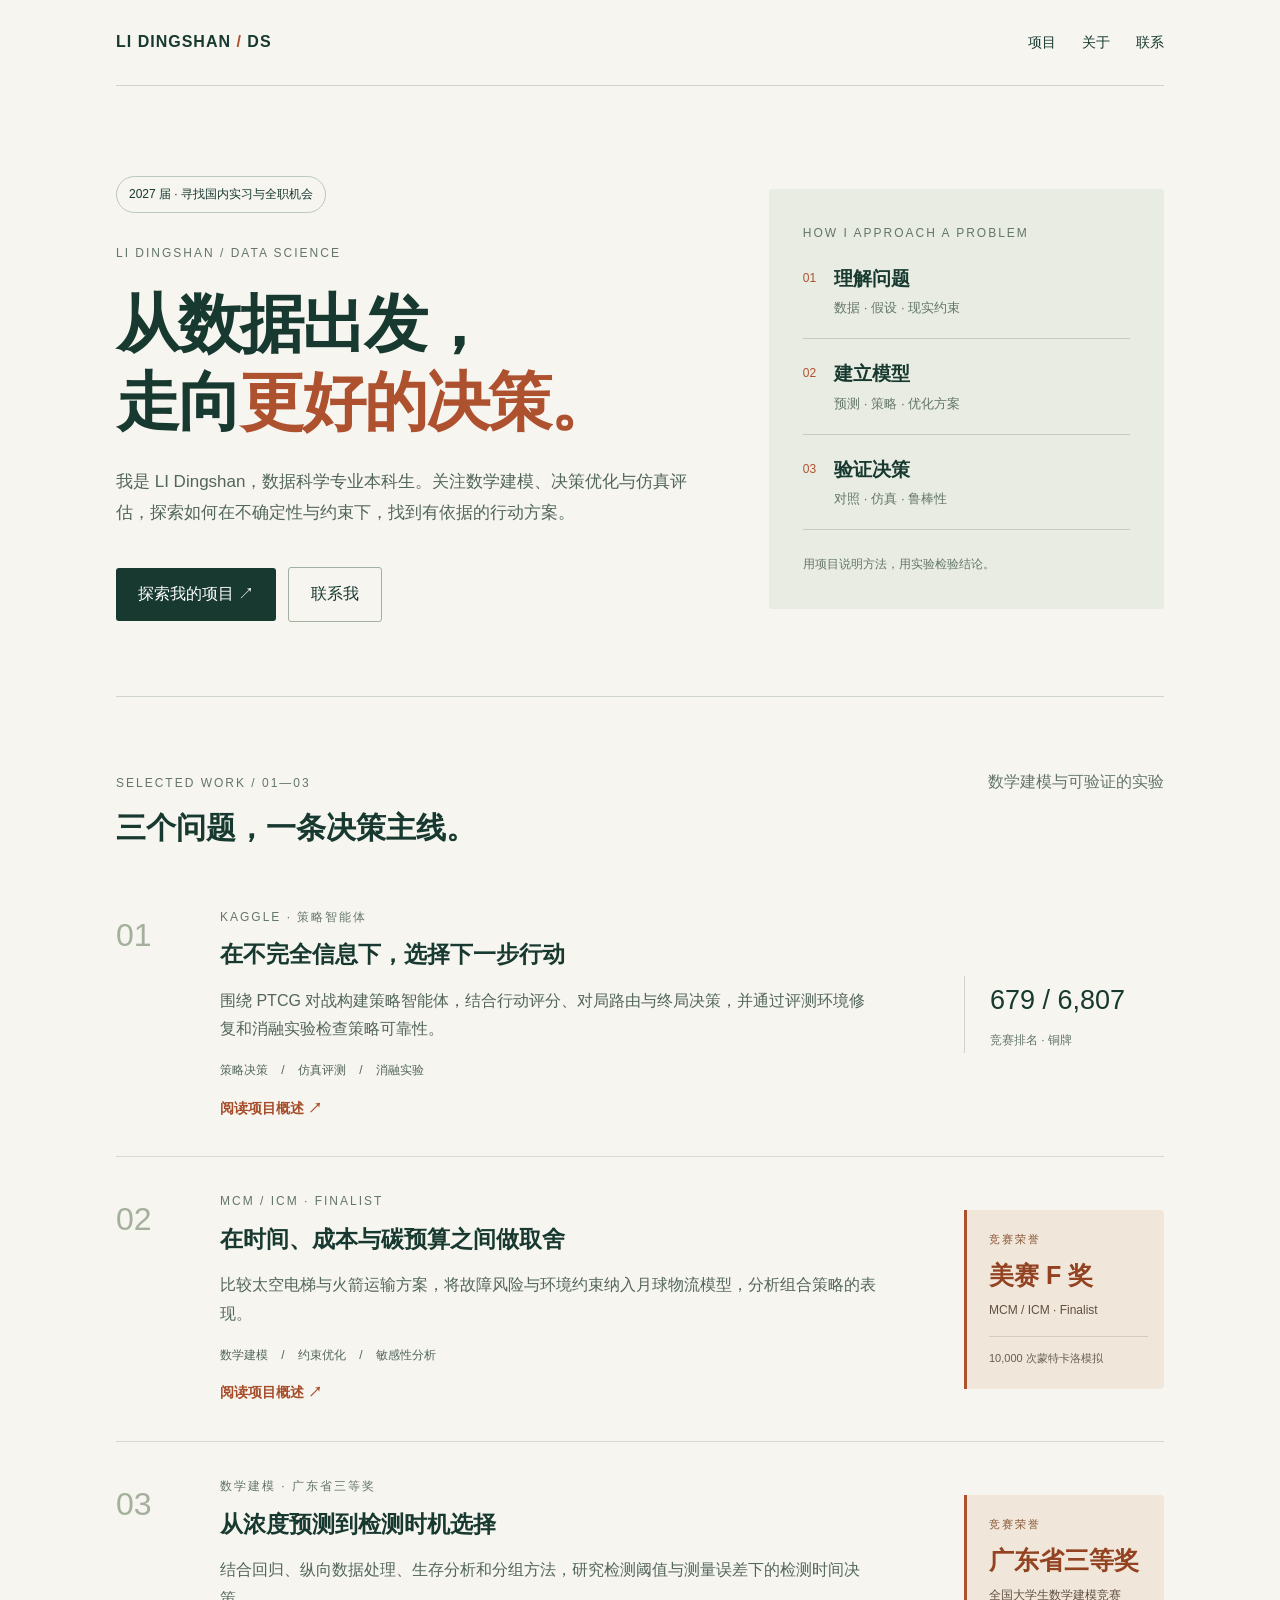
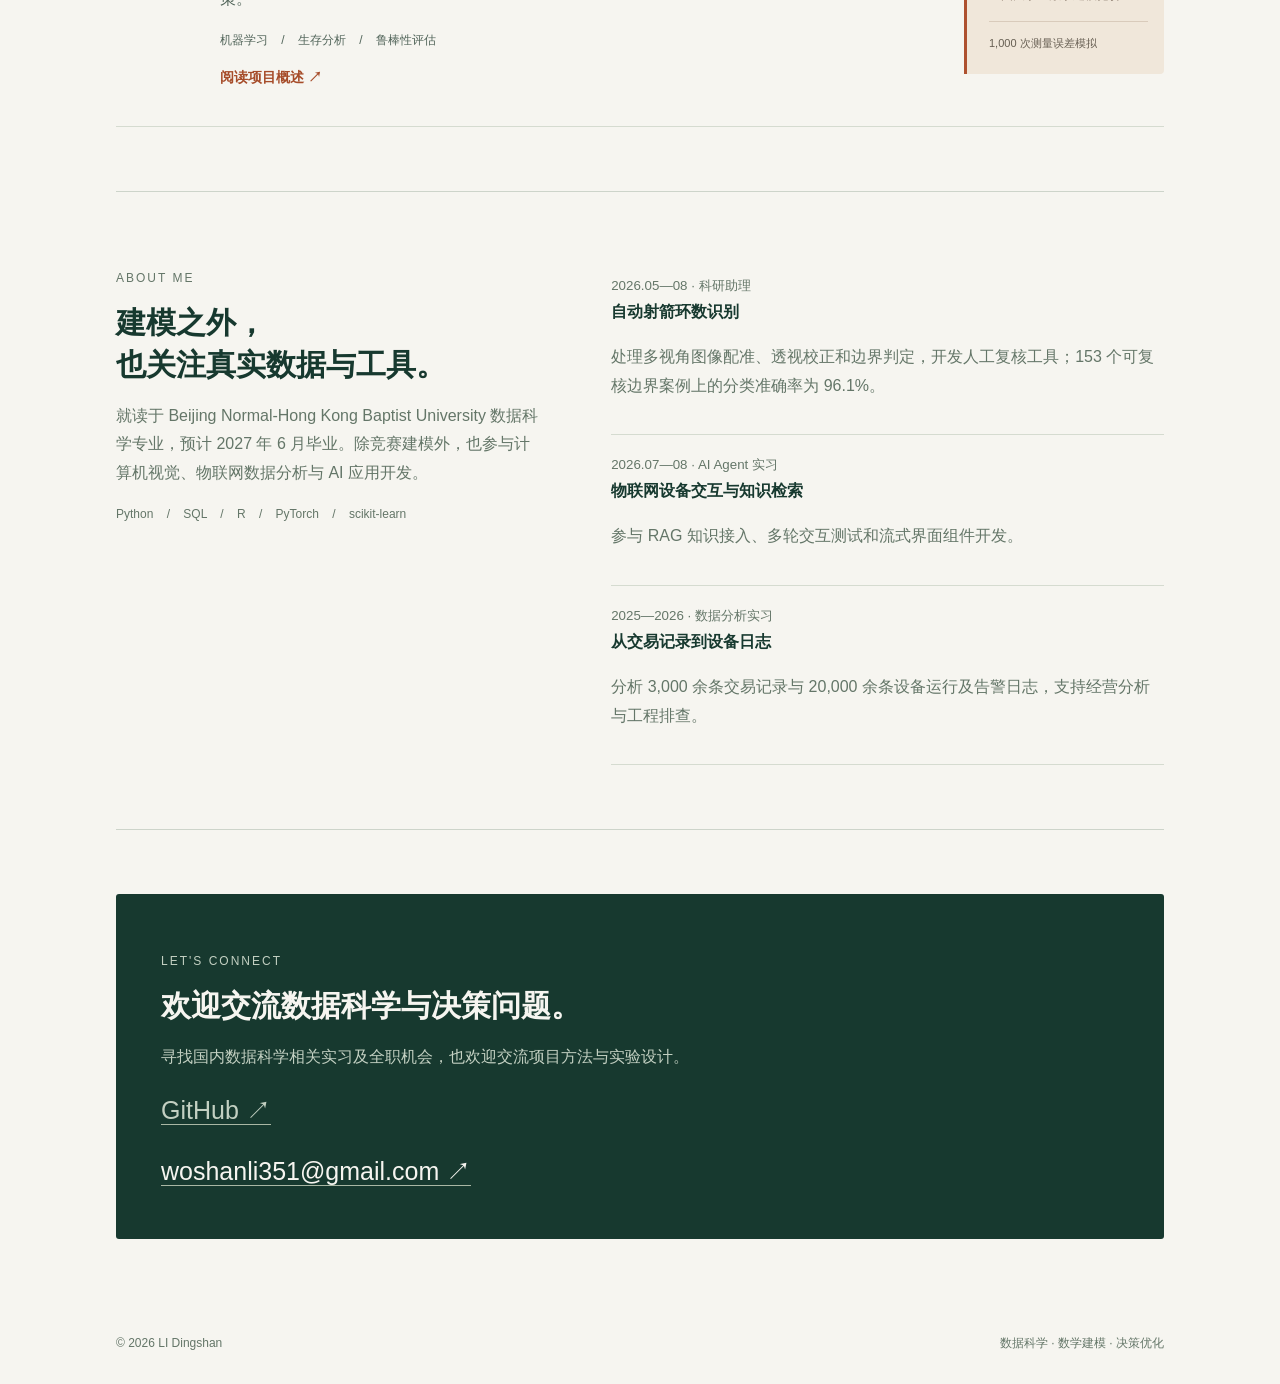
==== index.html @ cbcf098c "Publish Chinese data science portfolio" ====
<!doctype html><html lang="zh-CN"><head><meta charset="utf-8"><meta name="viewport" content="width=device-width,initial-scale=1"><meta name="description" content="LI Dingshan 的个人作品集：Kaggle 策略智能体、物流优化与检测时机建模。2027 届数据科学本科生，寻找国内实习与全职机会。"><meta name="theme-color" content="#17392f"><title>LI Dingshan | 数据科学 · 数学建模 · 决策优化</title><link rel="stylesheet" href="style.css"><link rel="canonical" href="https://woshanli351-afk.github.io/"><meta property="og:type" content="website"><meta property="og:url" content="https://woshanli351-afk.github.io/"><meta property="og:site_name" content="LI Dingshan · 数据科学"><script type="application/ld+json">{"@context": "https://schema.org", "@type": "Person", "name": "LI Dingshan", "url": "https://woshanli351-afk.github.io/", "sameAs": ["https://github.com/woshanli351-afk"], "knowsAbout": ["数据科学", "数学建模", "决策优化"]}</script></head><body><a class="skip" href="#main">跳到正文</a><div class="wrap"><header><a class="brand" href="index.html">LI DINGSHAN<span style="color:#ae512f"> / </span>DS</a><nav aria-label="主导航"><a href="index.html#projects">项目</a><a href="index.html#about">关于</a><a href="index.html#contact">联系</a></nav></header><main id="main"><section class="hero"><div><span class="pill">2027 届 · 寻找国内实习与全职机会</span><p class="eyebrow" style="margin-top:30px">LI Dingshan / Data Science</p><h1>从数据出发，<br>走向<em>更好的决策。</em></h1><p class="intro">我是 LI Dingshan，数据科学专业本科生。关注数学建模、决策优化与仿真评估，探索如何在不确定性与约束下，找到有依据的行动方案。</p><a class="button" href="#projects">探索我的项目 ↗</a><a class="button secondary" href="#contact">联系我</a></div><aside class="diagram" aria-label="项目方法"><div class="eyebrow">How I approach a problem</div><div class="step"><span class="num">01</span><div><b>理解问题</b><small>数据 · 假设 · 现实约束</small></div></div><div class="step"><span class="num">02</span><div><b>建立模型</b><small>预测 · 策略 · 优化方案</small></div></div><div class="step"><span class="num">03</span><div><b>验证决策</b><small>对照 · 仿真 · 鲁棒性</small></div></div><div class="note">用项目说明方法，用实验检验结论。</div></aside></section><section class="section" id="projects"><div class="section-head"><div><p class="eyebrow">Selected work / 01—03</p><h2>三个问题，一条决策主线。</h2></div><span class="muted">数学建模与可验证的实验</span></div><article class="project"><div class="index">01</div><div><div class="eyebrow">Kaggle · 策略智能体</div><h3><a href="projects/ptcg.html">在不完全信息下，选择下一步行动</a></h3><p>围绕 PTCG 对战构建策略智能体，结合行动评分、对局路由与终局决策，并通过评测环境修复和消融实验检查策略可靠性。</p><p class="tags">策略决策 / 仿真评测 / 消融实验</p><a class="more" href="projects/ptcg.html">阅读项目概述 ↗</a></div><div class="metric"><strong>679 / 6,807</strong><span>竞赛排名 · 铜牌</span></div></article><article class="project"><div class="index">02</div><div><div class="eyebrow">MCM / ICM · Finalist</div><h3><a href="projects/logistics.html">在时间、成本与碳预算之间做取舍</a></h3><p>比较太空电梯与火箭运输方案，将故障风险与环境约束纳入月球物流模型，分析组合策略的表现。</p><p class="tags">数学建模 / 约束优化 / 敏感性分析</p><a class="more" href="projects/logistics.html">阅读项目概述 ↗</a></div><div class="metric award"><span class="award-label">竞赛荣誉</span><strong>美赛 F 奖</strong><span class="award-name">MCM / ICM · Finalist</span><span class="award-detail">10,000 次蒙特卡洛模拟</span></div></article><article class="project"><div class="index">03</div><div><div class="eyebrow">数学建模 · 广东省三等奖</div><h3><a href="projects/nipt.html">从浓度预测到检测时机选择</a></h3><p>结合回归、纵向数据处理、生存分析和分组方法，研究检测阈值与测量误差下的检测时间决策。</p><p class="tags">机器学习 / 生存分析 / 鲁棒性评估</p><a class="more" href="projects/nipt.html">阅读项目概述 ↗</a></div><div class="metric award"><span class="award-label">竞赛荣誉</span><strong>广东省三等奖</strong><span class="award-name">全国大学生数学建模竞赛</span><span class="award-detail">1,000 次测量误差模拟</span></div></article></section><section class="section about" id="about"><div><p class="eyebrow">About me</p><h2>建模之外，<br>也关注真实数据与工具。</h2><p class="muted">就读于 Beijing Normal-Hong Kong Baptist University 数据科学专业，预计 2027 年 6 月毕业。除竞赛建模外，也参与计算机视觉、物联网数据分析与 AI 应用开发。</p><p class="tags">Python / SQL / R / PyTorch / scikit-learn</p></div><div><div class="timeline"><small>2026.05—08 · 科研助理</small><strong>自动射箭环数识别</strong><p class="muted">处理多视角图像配准、透视校正和边界判定，开发人工复核工具；153 个可复核边界案例上的分类准确率为 96.1%。</p></div><div class="timeline"><small>2026.07—08 · AI Agent 实习</small><strong>物联网设备交互与知识检索</strong><p class="muted">参与 RAG 知识接入、多轮交互测试和流式界面组件开发。</p></div><div class="timeline"><small>2025—2026 · 数据分析实习</small><strong>从交易记录到设备日志</strong><p class="muted">分析 3,000 余条交易记录与 20,000 余条设备运行及告警日志，支持经营分析与工程排查。</p></div></div></section><section class="section" id="contact"><div class="contact"><p class="eyebrow" style="color:#c3d0c2">Let's connect</p><h2>欢迎交流数据科学与决策问题。</h2><p>寻找国内数据科学相关实习及全职机会，也欢迎交流项目方法与实验设计。</p><p><a href="https://github.com/woshanli351-afk">GitHub ↗</a></p><a href="mailto:woshanli351@gmail.com">woshanli351@gmail.com ↗</a></div></section></main><footer><span>© 2026 LI Dingshan</span><span>数据科学 · 数学建模 · 决策优化</span></footer></div></body></html>
---- style.css ----
*{box-sizing:border-box}html{scroll-behavior:smooth}body{margin:0;background:#f6f5f0;color:#17392f;font-family:-apple-system,BlinkMacSystemFont,"PingFang SC","Microsoft YaHei",sans-serif;line-height:1.8}a{color:inherit;text-decoration:none}a:hover{text-decoration:underline}a:focus-visible{outline:3px solid #b4542c;outline-offset:5px}.wrap{max-width:1120px;margin:auto;padding:0 36px}header{display:flex;justify-content:space-between;align-items:center;padding:28px 0;border-bottom:1px solid #cdd4ca}nav{display:flex;gap:26px;font-size:14px}.brand{font-weight:750;letter-spacing:1px}.eyebrow{font-size:12px;letter-spacing:2px;text-transform:uppercase;color:#647668}.hero{padding:90px 0 74px;display:grid;grid-template-columns:1.5fr 1fr;gap:60px;align-items:center}h1{font-size:clamp(36px,5.5vw,64px);line-height:1.22;font-weight:600;letter-spacing:-2px;margin:20px 0 26px}h1 em{font-style:normal;color:#ae512f}.intro{max-width:610px;color:#53665b;font-size:17px}.pill{font-size:12px;border:1px solid #bac9b8;padding:7px 12px;border-radius:20px;display:inline-block}.button{display:inline-block;padding:12px 22px;background:#17392f;color:white;margin:22px 12px 0 0;border-radius:3px}.button.secondary{background:transparent;border:1px solid #a3b09f;color:#17392f}.diagram{background:#e8ece2;padding:34px;border-radius:3px;position:relative}.diagram .step{padding:18px 0;border-bottom:1px solid #c4cebc;display:flex;gap:18px}.diagram b{font-size:19px}.diagram small{display:block;color:#647668}.num{font-size:12px;color:#ae512f;padding-top:6px}.diagram .note{margin-top:24px;font-size:12px;color:#647668}.section{padding:64px 0;border-top:1px solid #cdd4ca}.section-head{display:flex;align-items:baseline;justify-content:space-between;gap:20px;margin-bottom:30px}h2{font-size:30px;line-height:1.4;margin:0 0 16px;font-weight:600}h3{font-size:23px;line-height:1.4;margin:10px 0 16px}.muted{color:#647668}.project{display:grid;grid-template-columns:80px 1fr 200px;gap:24px;padding:34px 0;border-bottom:1px solid #d5dbd0}.project:first-of-type{padding-top:12px}.project p{max-width:660px;color:#53665b}.index{font-size:32px;color:#a4af9c}.metric{align-self:center;border-left:1px solid #cdd4ca;padding-left:25px}.metric strong{font-size:27px;font-weight:500;display:block}.metric span{font-size:12px;color:#647668}.tags{font-size:12px;word-spacing:10px;color:#647668}.more{font-size:14px;font-weight:650;color:#a64c29}.about{display:grid;grid-template-columns:1fr 1.3fr;gap:70px}.timeline{padding:18px 0;border-bottom:1px solid #d5dbd0}.timeline small{display:block;color:#647668}.contact{background:#17392f;color:#f6f5f0;padding:45px;border-radius:3px}.contact p{color:#c3d0c2}.contact a{font-size:clamp(16px,3vw,25px);overflow-wrap:anywhere;border-bottom:1px solid #a9b7a4}footer{padding:30px 0;color:#647668;font-size:12px;display:flex;justify-content:space-between}.article{max-width:800px;margin:auto;padding:60px 0}.article h1{font-size:44px}.article h2{font-size:25px;margin-top:40px}.article li{margin:10px 0}.callout{padding:22px;background:#e8ece2;border-left:3px solid #ae512f}.skip{position:absolute;left:-9999px}.skip:focus{left:10px;top:10px;background:white;padding:10px}@media(max-width:720px){.wrap{padding:0 22px}header{align-items:flex-start;gap:15px}nav{gap:14px;font-size:12px}.brand{font-size:13px}.hero{grid-template-columns:1fr;gap:30px;padding:50px 0}.diagram{padding:24px}.section{padding:44px 0}.section-head{display:block}.project{grid-template-columns:35px 1fr;gap:14px}.index{font-size:23px}.metric{grid-column:2;padding-left:0;border-left:0}.metric strong{font-size:23px}.about{grid-template-columns:1fr;gap:24px}.contact{padding:28px 22px}.article h1{font-size:34px}footer{display:block}h1{letter-spacing:-1px}}@media(prefers-reduced-motion:reduce){html{scroll-behavior:auto}}
.metric.award{padding:20px 16px 20px 22px;background:#f0e7da;border-left:3px solid #ae512f;border-radius:0 4px 4px 0}.metric.award .award-label{display:block;color:#85502f;font-size:11px;letter-spacing:2px;margin-bottom:8px}.metric.award strong{color:#934322;font-size:25px;font-weight:700;line-height:1.4}.metric.award .award-name{display:block;color:#624f40;margin-top:8px;line-height:1.6}.metric.award .award-detail{display:block;border-top:1px solid #d9cbbb;margin-top:16px;padding-top:12px;font-size:11px;color:#665e52}@media(max-width:720px){.metric.award{padding:16px 20px}.metric.award strong{font-size:24px}}
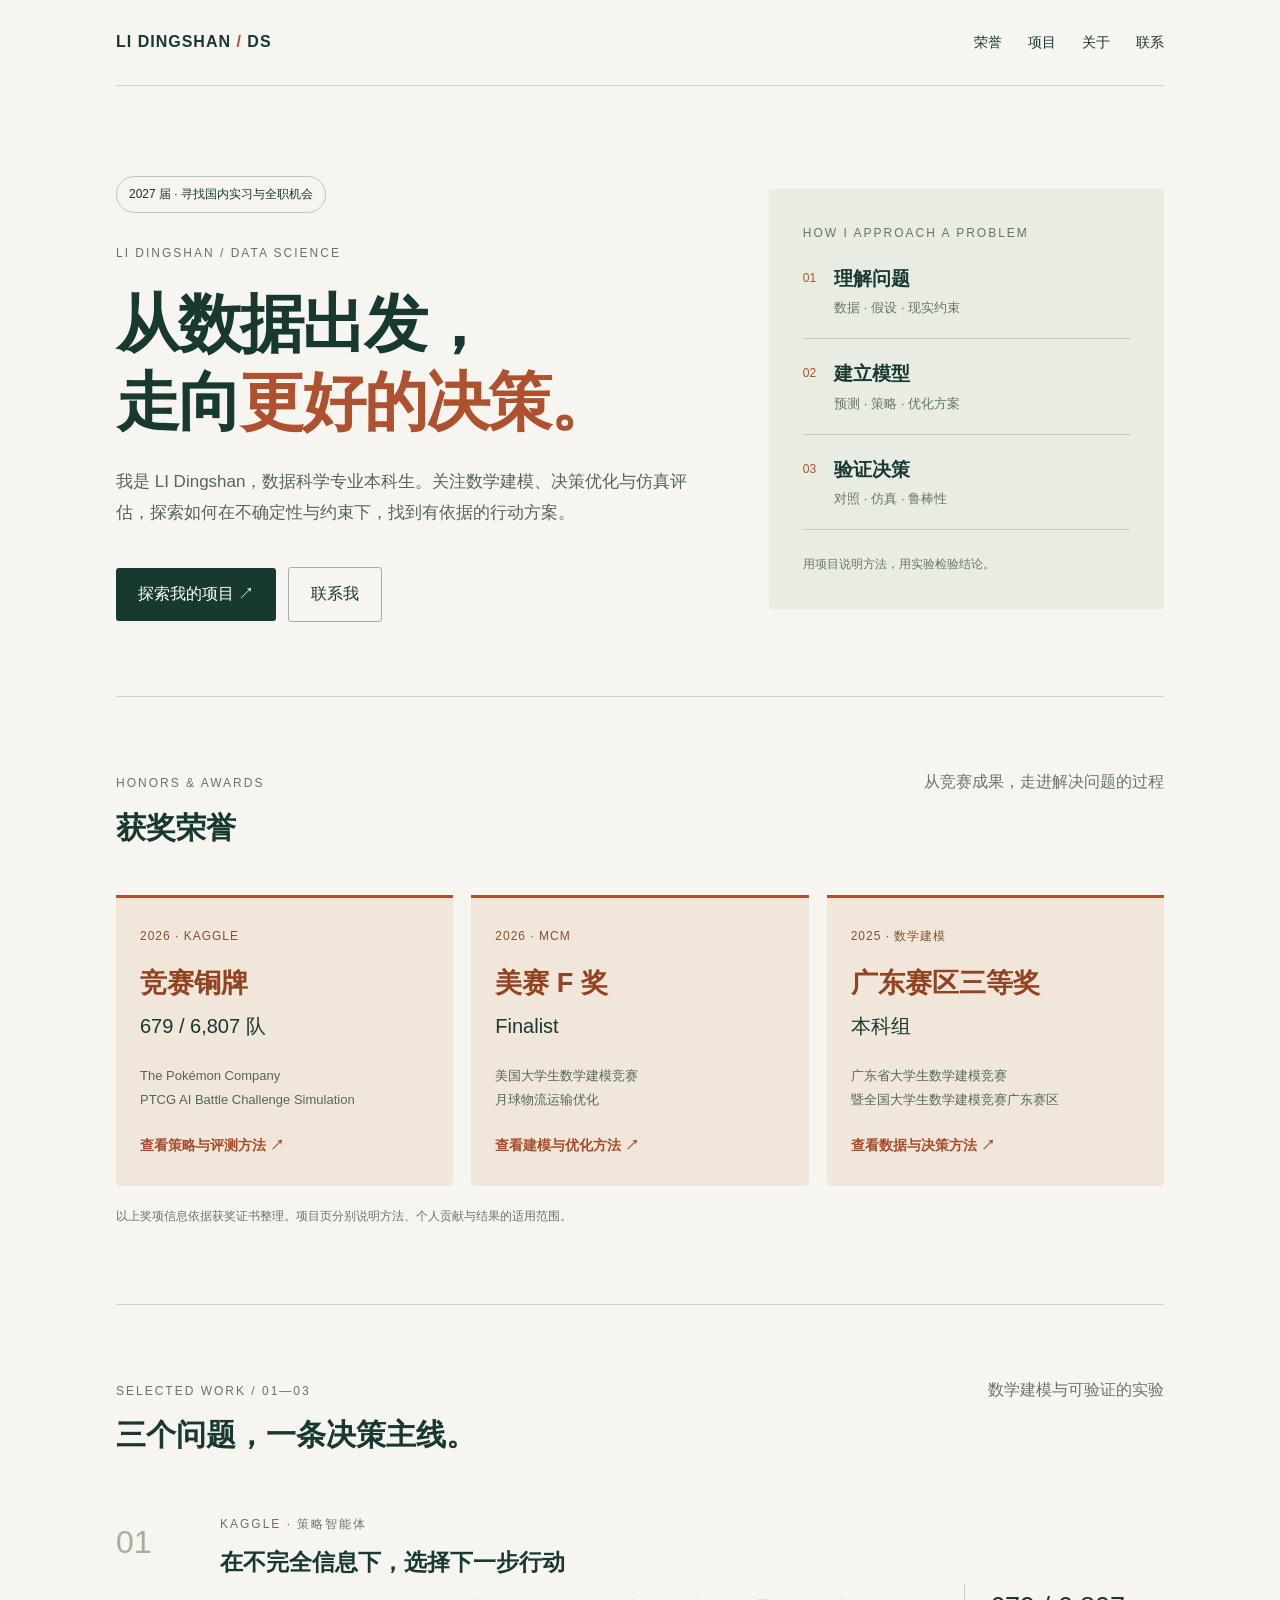
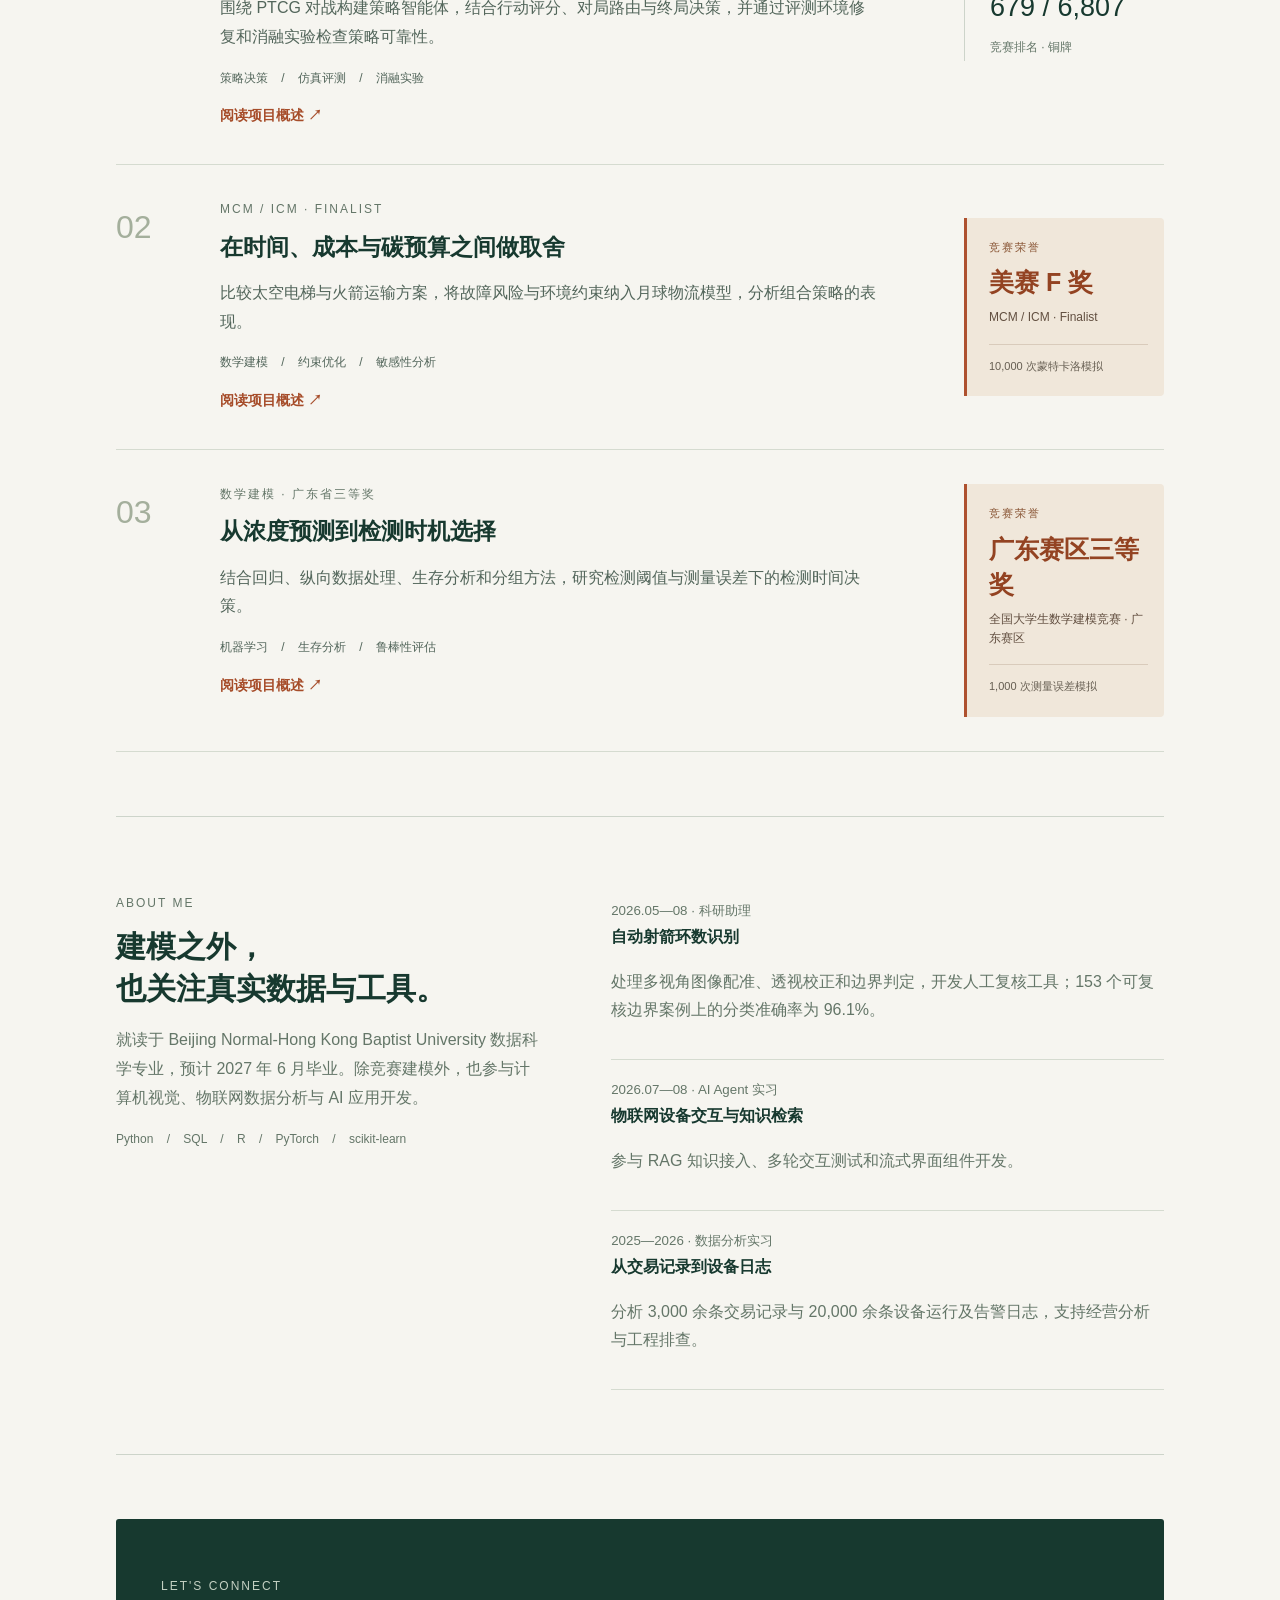
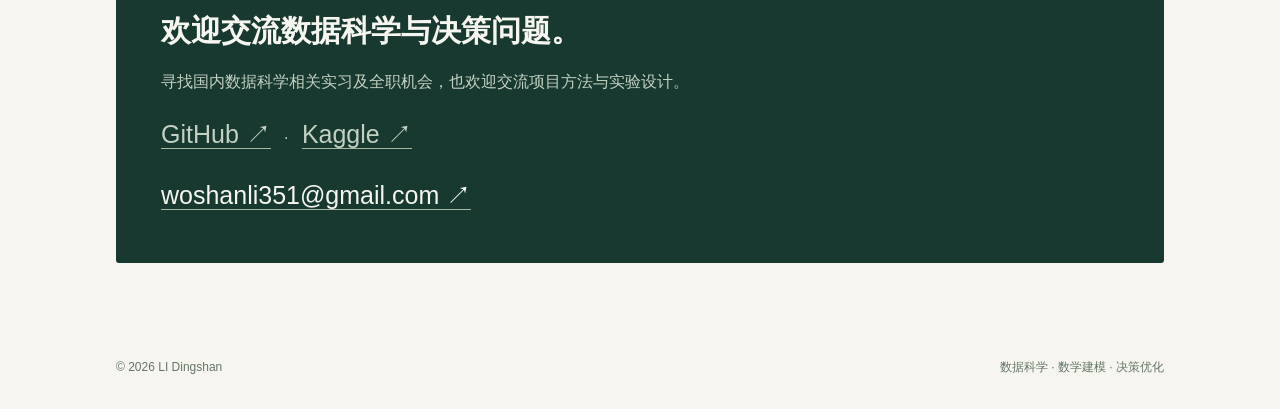
==== commit edaab3dd: "Add verified competition honors and Kaggle links" ====
--- a/index.html
+++ b/index.html
@@ -1 +1 @@
-<!doctype html><html lang="zh-CN"><head><meta charset="utf-8"><meta name="viewport" content="width=device-width,initial-scale=1"><meta name="description" content="LI Dingshan 的个人作品集：Kaggle 策略智能体、物流优化与检测时机建模。2027 届数据科学本科生，寻找国内实习与全职机会。"><meta name="theme-color" content="#17392f"><title>LI Dingshan | 数据科学 · 数学建模 · 决策优化</title><link rel="stylesheet" href="style.css"><link rel="canonical" href="https://woshanli351-afk.github.io/"><meta property="og:type" content="website"><meta property="og:url" content="https://woshanli351-afk.github.io/"><meta property="og:site_name" content="LI Dingshan · 数据科学"><script type="application/ld+json">{"@context": "https://schema.org", "@type": "Person", "name": "LI Dingshan", "url": "https://woshanli351-afk.github.io/", "sameAs": ["https://github.com/woshanli351-afk"], "knowsAbout": ["数据科学", "数学建模", "决策优化"]}</script></head><body><a class="skip" href="#main">跳到正文</a><div class="wrap"><header><a class="brand" href="index.html">LI DINGSHAN<span style="color:#ae512f"> / </span>DS</a><nav aria-label="主导航"><a href="index.html#projects">项目</a><a href="index.html#about">关于</a><a href="index.html#contact">联系</a></nav></header><main id="main"><section class="hero"><div><span class="pill">2027 届 · 寻找国内实习与全职机会</span><p class="eyebrow" style="margin-top:30px">LI Dingshan / Data Science</p><h1>从数据出发，<br>走向<em>更好的决策。</em></h1><p class="intro">我是 LI Dingshan，数据科学专业本科生。关注数学建模、决策优化与仿真评估，探索如何在不确定性与约束下，找到有依据的行动方案。</p><a class="button" href="#projects">探索我的项目 ↗</a><a class="button secondary" href="#contact">联系我</a></div><aside class="diagram" aria-label="项目方法"><div class="eyebrow">How I approach a problem</div><div class="step"><span class="num">01</span><div><b>理解问题</b><small>数据 · 假设 · 现实约束</small></div></div><div class="step"><span class="num">02</span><div><b>建立模型</b><small>预测 · 策略 · 优化方案</small></div></div><div class="step"><span class="num">03</span><div><b>验证决策</b><small>对照 · 仿真 · 鲁棒性</small></div></div><div class="note">用项目说明方法，用实验检验结论。</div></aside></section><section class="section" id="projects"><div class="section-head"><div><p class="eyebrow">Selected work / 01—03</p><h2>三个问题，一条决策主线。</h2></div><span class="muted">数学建模与可验证的实验</span></div><article class="project"><div class="index">01</div><div><div class="eyebrow">Kaggle · 策略智能体</div><h3><a href="projects/ptcg.html">在不完全信息下，选择下一步行动</a></h3><p>围绕 PTCG 对战构建策略智能体，结合行动评分、对局路由与终局决策，并通过评测环境修复和消融实验检查策略可靠性。</p><p class="tags">策略决策 / 仿真评测 / 消融实验</p><a class="more" href="projects/ptcg.html">阅读项目概述 ↗</a></div><div class="metric"><strong>679 / 6,807</strong><span>竞赛排名 · 铜牌</span></div></article><article class="project"><div class="index">02</div><div><div class="eyebrow">MCM / ICM · Finalist</div><h3><a href="projects/logistics.html">在时间、成本与碳预算之间做取舍</a></h3><p>比较太空电梯与火箭运输方案，将故障风险与环境约束纳入月球物流模型，分析组合策略的表现。</p><p class="tags">数学建模 / 约束优化 / 敏感性分析</p><a class="more" href="projects/logistics.html">阅读项目概述 ↗</a></div><div class="metric award"><span class="award-label">竞赛荣誉</span><strong>美赛 F 奖</strong><span class="award-name">MCM / ICM · Finalist</span><span class="award-detail">10,000 次蒙特卡洛模拟</span></div></article><article class="project"><div class="index">03</div><div><div class="eyebrow">数学建模 · 广东省三等奖</div><h3><a href="projects/nipt.html">从浓度预测到检测时机选择</a></h3><p>结合回归、纵向数据处理、生存分析和分组方法，研究检测阈值与测量误差下的检测时间决策。</p><p class="tags">机器学习 / 生存分析 / 鲁棒性评估</p><a class="more" href="projects/nipt.html">阅读项目概述 ↗</a></div><div class="metric award"><span class="award-label">竞赛荣誉</span><strong>广东省三等奖</strong><span class="award-name">全国大学生数学建模竞赛</span><span class="award-detail">1,000 次测量误差模拟</span></div></article></section><section class="section about" id="about"><div><p class="eyebrow">About me</p><h2>建模之外，<br>也关注真实数据与工具。</h2><p class="muted">就读于 Beijing Normal-Hong Kong Baptist University 数据科学专业，预计 2027 年 6 月毕业。除竞赛建模外，也参与计算机视觉、物联网数据分析与 AI 应用开发。</p><p class="tags">Python / SQL / R / PyTorch / scikit-learn</p></div><div><div class="timeline"><small>2026.05—08 · 科研助理</small><strong>自动射箭环数识别</strong><p class="muted">处理多视角图像配准、透视校正和边界判定，开发人工复核工具；153 个可复核边界案例上的分类准确率为 96.1%。</p></div><div class="timeline"><small>2026.07—08 · AI Agent 实习</small><strong>物联网设备交互与知识检索</strong><p class="muted">参与 RAG 知识接入、多轮交互测试和流式界面组件开发。</p></div><div class="timeline"><small>2025—2026 · 数据分析实习</small><strong>从交易记录到设备日志</strong><p class="muted">分析 3,000 余条交易记录与 20,000 余条设备运行及告警日志，支持经营分析与工程排查。</p></div></div></section><section class="section" id="contact"><div class="contact"><p class="eyebrow" style="color:#c3d0c2">Let's connect</p><h2>欢迎交流数据科学与决策问题。</h2><p>寻找国内数据科学相关实习及全职机会，也欢迎交流项目方法与实验设计。</p><p><a href="https://github.com/woshanli351-afk">GitHub ↗</a></p><a href="mailto:woshanli351@gmail.com">woshanli351@gmail.com ↗</a></div></section></main><footer><span>© 2026 LI Dingshan</span><span>数据科学 · 数学建模 · 决策优化</span></footer></div></body></html>+<!doctype html><html lang="zh-CN"><head><meta charset="utf-8"><meta name="viewport" content="width=device-width,initial-scale=1"><meta name="description" content="LI Dingshan 的个人作品集：Kaggle 策略智能体、物流优化与检测时机建模。2027 届数据科学本科生，寻找国内实习与全职机会。"><meta name="theme-color" content="#17392f"><title>LI Dingshan | 数据科学 · 数学建模 · 决策优化</title><link rel="stylesheet" href="style.css"><link rel="canonical" href="https://woshanli351-afk.github.io/"><meta property="og:type" content="website"><meta property="og:url" content="https://woshanli351-afk.github.io/"><meta property="og:site_name" content="LI Dingshan · 数据科学"><script type="application/ld+json">{"@context": "https://schema.org", "@type": "Person", "name": "LI Dingshan", "url": "https://woshanli351-afk.github.io/", "sameAs": ["https://github.com/woshanli351-afk", "https://www.kaggle.com/BNBUDINGSHANLee21"], "knowsAbout": ["数据科学", "数学建模", "决策优化"]}</script></head><body><a class="skip" href="#main">跳到正文</a><div class="wrap"><header><a class="brand" href="index.html">LI DINGSHAN<span style="color:#ae512f"> / </span>DS</a><nav aria-label="主导航"><a href="index.html#awards">荣誉</a><a href="index.html#projects">项目</a><a href="index.html#about">关于</a><a href="index.html#contact">联系</a></nav></header><main id="main"><section class="hero"><div><span class="pill">2027 届 · 寻找国内实习与全职机会</span><p class="eyebrow" style="margin-top:30px">LI Dingshan / Data Science</p><h1>从数据出发，<br>走向<em>更好的决策。</em></h1><p class="intro">我是 LI Dingshan，数据科学专业本科生。关注数学建模、决策优化与仿真评估，探索如何在不确定性与约束下，找到有依据的行动方案。</p><a class="button" href="#projects">探索我的项目 ↗</a><a class="button secondary" href="#contact">联系我</a></div><aside class="diagram" aria-label="项目方法"><div class="eyebrow">How I approach a problem</div><div class="step"><span class="num">01</span><div><b>理解问题</b><small>数据 · 假设 · 现实约束</small></div></div><div class="step"><span class="num">02</span><div><b>建立模型</b><small>预测 · 策略 · 优化方案</small></div></div><div class="step"><span class="num">03</span><div><b>验证决策</b><small>对照 · 仿真 · 鲁棒性</small></div></div><div class="note">用项目说明方法，用实验检验结论。</div></aside></section><section class="section" id="awards"><div class="section-head"><div><p class="eyebrow">Honors &amp; awards</p><h2>获奖荣誉</h2></div><span class="muted">从竞赛成果，走进解决问题的过程</span></div><div class="honors-grid"><a class="honor" href="projects/ptcg.html"><span class="honor-year">2026 · KAGGLE</span><h3>竞赛铜牌</h3><p class="honor-result">679 / 6,807 队</p><p>The Pokémon Company<br>PTCG AI Battle Challenge Simulation</p><span class="more">查看策略与评测方法 ↗</span></a><a class="honor" href="projects/logistics.html"><span class="honor-year">2026 · MCM</span><h3>美赛 F 奖</h3><p class="honor-result">Finalist</p><p>美国大学生数学建模竞赛<br>月球物流运输优化</p><span class="more">查看建模与优化方法 ↗</span></a><a class="honor" href="projects/nipt.html"><span class="honor-year">2025 · 数学建模</span><h3>广东赛区三等奖</h3><p class="honor-result">本科组</p><p>广东省大学生数学建模竞赛<br>暨全国大学生数学建模竞赛广东赛区</p><span class="more">查看数据与决策方法 ↗</span></a></div><p class="honors-note">以上奖项信息依据获奖证书整理。项目页分别说明方法、个人贡献与结果的适用范围。</p></section><section class="section" id="projects"><div class="section-head"><div><p class="eyebrow">Selected work / 01—03</p><h2>三个问题，一条决策主线。</h2></div><span class="muted">数学建模与可验证的实验</span></div><article class="project"><div class="index">01</div><div><div class="eyebrow">Kaggle · 策略智能体</div><h3><a href="projects/ptcg.html">在不完全信息下，选择下一步行动</a></h3><p>围绕 PTCG 对战构建策略智能体，结合行动评分、对局路由与终局决策，并通过评测环境修复和消融实验检查策略可靠性。</p><p class="tags">策略决策 / 仿真评测 / 消融实验</p><a class="more" href="projects/ptcg.html">阅读项目概述 ↗</a></div><div class="metric"><strong>679 / 6,807</strong><span>竞赛排名 · 铜牌</span></div></article><article class="project"><div class="index">02</div><div><div class="eyebrow">MCM / ICM · Finalist</div><h3><a href="projects/logistics.html">在时间、成本与碳预算之间做取舍</a></h3><p>比较太空电梯与火箭运输方案，将故障风险与环境约束纳入月球物流模型，分析组合策略的表现。</p><p class="tags">数学建模 / 约束优化 / 敏感性分析</p><a class="more" href="projects/logistics.html">阅读项目概述 ↗</a></div><div class="metric award"><span class="award-label">竞赛荣誉</span><strong>美赛 F 奖</strong><span class="award-name">MCM / ICM · Finalist</span><span class="award-detail">10,000 次蒙特卡洛模拟</span></div></article><article class="project"><div class="index">03</div><div><div class="eyebrow">数学建模 · 广东省三等奖</div><h3><a href="projects/nipt.html">从浓度预测到检测时机选择</a></h3><p>结合回归、纵向数据处理、生存分析和分组方法，研究检测阈值与测量误差下的检测时间决策。</p><p class="tags">机器学习 / 生存分析 / 鲁棒性评估</p><a class="more" href="projects/nipt.html">阅读项目概述 ↗</a></div><div class="metric award"><span class="award-label">竞赛荣誉</span><strong>广东赛区三等奖</strong><span class="award-name">全国大学生数学建模竞赛 · 广东赛区</span><span class="award-detail">1,000 次测量误差模拟</span></div></article></section><section class="section about" id="about"><div><p class="eyebrow">About me</p><h2>建模之外，<br>也关注真实数据与工具。</h2><p class="muted">就读于 Beijing Normal-Hong Kong Baptist University 数据科学专业，预计 2027 年 6 月毕业。除竞赛建模外，也参与计算机视觉、物联网数据分析与 AI 应用开发。</p><p class="tags">Python / SQL / R / PyTorch / scikit-learn</p></div><div><div class="timeline"><small>2026.05—08 · 科研助理</small><strong>自动射箭环数识别</strong><p class="muted">处理多视角图像配准、透视校正和边界判定，开发人工复核工具；153 个可复核边界案例上的分类准确率为 96.1%。</p></div><div class="timeline"><small>2026.07—08 · AI Agent 实习</small><strong>物联网设备交互与知识检索</strong><p class="muted">参与 RAG 知识接入、多轮交互测试和流式界面组件开发。</p></div><div class="timeline"><small>2025—2026 · 数据分析实习</small><strong>从交易记录到设备日志</strong><p class="muted">分析 3,000 余条交易记录与 20,000 余条设备运行及告警日志，支持经营分析与工程排查。</p></div></div></section><section class="section" id="contact"><div class="contact"><p class="eyebrow" style="color:#c3d0c2">Let's connect</p><h2>欢迎交流数据科学与决策问题。</h2><p>寻找国内数据科学相关实习及全职机会，也欢迎交流项目方法与实验设计。</p><p><a href="https://github.com/woshanli351-afk">GitHub ↗</a> &nbsp; · &nbsp; <a href="https://www.kaggle.com/BNBUDINGSHANLee21">Kaggle ↗</a></p><a href="mailto:woshanli351@gmail.com">woshanli351@gmail.com ↗</a></div></section></main><footer><span>© 2026 LI Dingshan</span><span>数据科学 · 数学建模 · 决策优化</span></footer></div></body></html>
--- a/style.css
+++ b/style.css
@@ -1,2 +1,4 @@
 *{box-sizing:border-box}html{scroll-behavior:smooth}body{margin:0;background:#f6f5f0;color:#17392f;font-family:-apple-system,BlinkMacSystemFont,"PingFang SC","Microsoft YaHei",sans-serif;line-height:1.8}a{color:inherit;text-decoration:none}a:hover{text-decoration:underline}a:focus-visible{outline:3px solid #b4542c;outline-offset:5px}.wrap{max-width:1120px;margin:auto;padding:0 36px}header{display:flex;justify-content:space-between;align-items:center;padding:28px 0;border-bottom:1px solid #cdd4ca}nav{display:flex;gap:26px;font-size:14px}.brand{font-weight:750;letter-spacing:1px}.eyebrow{font-size:12px;letter-spacing:2px;text-transform:uppercase;color:#647668}.hero{padding:90px 0 74px;display:grid;grid-template-columns:1.5fr 1fr;gap:60px;align-items:center}h1{font-size:clamp(36px,5.5vw,64px);line-height:1.22;font-weight:600;letter-spacing:-2px;margin:20px 0 26px}h1 em{font-style:normal;color:#ae512f}.intro{max-width:610px;color:#53665b;font-size:17px}.pill{font-size:12px;border:1px solid #bac9b8;padding:7px 12px;border-radius:20px;display:inline-block}.button{display:inline-block;padding:12px 22px;background:#17392f;color:white;margin:22px 12px 0 0;border-radius:3px}.button.secondary{background:transparent;border:1px solid #a3b09f;color:#17392f}.diagram{background:#e8ece2;padding:34px;border-radius:3px;position:relative}.diagram .step{padding:18px 0;border-bottom:1px solid #c4cebc;display:flex;gap:18px}.diagram b{font-size:19px}.diagram small{display:block;color:#647668}.num{font-size:12px;color:#ae512f;padding-top:6px}.diagram .note{margin-top:24px;font-size:12px;color:#647668}.section{padding:64px 0;border-top:1px solid #cdd4ca}.section-head{display:flex;align-items:baseline;justify-content:space-between;gap:20px;margin-bottom:30px}h2{font-size:30px;line-height:1.4;margin:0 0 16px;font-weight:600}h3{font-size:23px;line-height:1.4;margin:10px 0 16px}.muted{color:#647668}.project{display:grid;grid-template-columns:80px 1fr 200px;gap:24px;padding:34px 0;border-bottom:1px solid #d5dbd0}.project:first-of-type{padding-top:12px}.project p{max-width:660px;color:#53665b}.index{font-size:32px;color:#a4af9c}.metric{align-self:center;border-left:1px solid #cdd4ca;padding-left:25px}.metric strong{font-size:27px;font-weight:500;display:block}.metric span{font-size:12px;color:#647668}.tags{font-size:12px;word-spacing:10px;color:#647668}.more{font-size:14px;font-weight:650;color:#a64c29}.about{display:grid;grid-template-columns:1fr 1.3fr;gap:70px}.timeline{padding:18px 0;border-bottom:1px solid #d5dbd0}.timeline small{display:block;color:#647668}.contact{background:#17392f;color:#f6f5f0;padding:45px;border-radius:3px}.contact p{color:#c3d0c2}.contact a{font-size:clamp(16px,3vw,25px);overflow-wrap:anywhere;border-bottom:1px solid #a9b7a4}footer{padding:30px 0;color:#647668;font-size:12px;display:flex;justify-content:space-between}.article{max-width:800px;margin:auto;padding:60px 0}.article h1{font-size:44px}.article h2{font-size:25px;margin-top:40px}.article li{margin:10px 0}.callout{padding:22px;background:#e8ece2;border-left:3px solid #ae512f}.skip{position:absolute;left:-9999px}.skip:focus{left:10px;top:10px;background:white;padding:10px}@media(max-width:720px){.wrap{padding:0 22px}header{align-items:flex-start;gap:15px}nav{gap:14px;font-size:12px}.brand{font-size:13px}.hero{grid-template-columns:1fr;gap:30px;padding:50px 0}.diagram{padding:24px}.section{padding:44px 0}.section-head{display:block}.project{grid-template-columns:35px 1fr;gap:14px}.index{font-size:23px}.metric{grid-column:2;padding-left:0;border-left:0}.metric strong{font-size:23px}.about{grid-template-columns:1fr;gap:24px}.contact{padding:28px 22px}.article h1{font-size:34px}footer{display:block}h1{letter-spacing:-1px}}@media(prefers-reduced-motion:reduce){html{scroll-behavior:auto}}
 .metric.award{padding:20px 16px 20px 22px;background:#f0e7da;border-left:3px solid #ae512f;border-radius:0 4px 4px 0}.metric.award .award-label{display:block;color:#85502f;font-size:11px;letter-spacing:2px;margin-bottom:8px}.metric.award strong{color:#934322;font-size:25px;font-weight:700;line-height:1.4}.metric.award .award-name{display:block;color:#624f40;margin-top:8px;line-height:1.6}.metric.award .award-detail{display:block;border-top:1px solid #d9cbbb;margin-top:16px;padding-top:12px;font-size:11px;color:#665e52}@media(max-width:720px){.metric.award{padding:16px 20px}.metric.award strong{font-size:24px}}
+
+.honors-grid{display:grid;grid-template-columns:repeat(3,1fr);gap:18px}.honor{display:flex;flex-direction:column;padding:28px 24px;background:#f0e7da;border-top:3px solid #ae512f;border-radius:0 0 4px 4px;transition:background .15s}.honor:hover{background:#eaddcb;text-decoration:none}.honor-year{font-size:12px;letter-spacing:1px;color:#85502f}.honor h3{font-size:27px;color:#934322;margin:18px 0 5px}.honor p{font-size:13px;color:#53665b;margin:8px 0 22px}.honor .honor-result{font-size:20px;color:#17392f;margin:0 0 12px}.honor .more{margin-top:auto}.honors-note{font-size:12px;color:#647668;margin-top:20px}.award-proof{padding:20px 24px;border-left:3px solid #ae512f;background:#f0e7da;color:#704a31}.award-proof a{text-decoration:underline;font-size:14px}@media(max-width:720px){.honors-grid{grid-template-columns:1fr}.honor{padding:22px}.honor h3{font-size:25px}header{flex-wrap:wrap}nav{flex-wrap:wrap;gap:16px}}
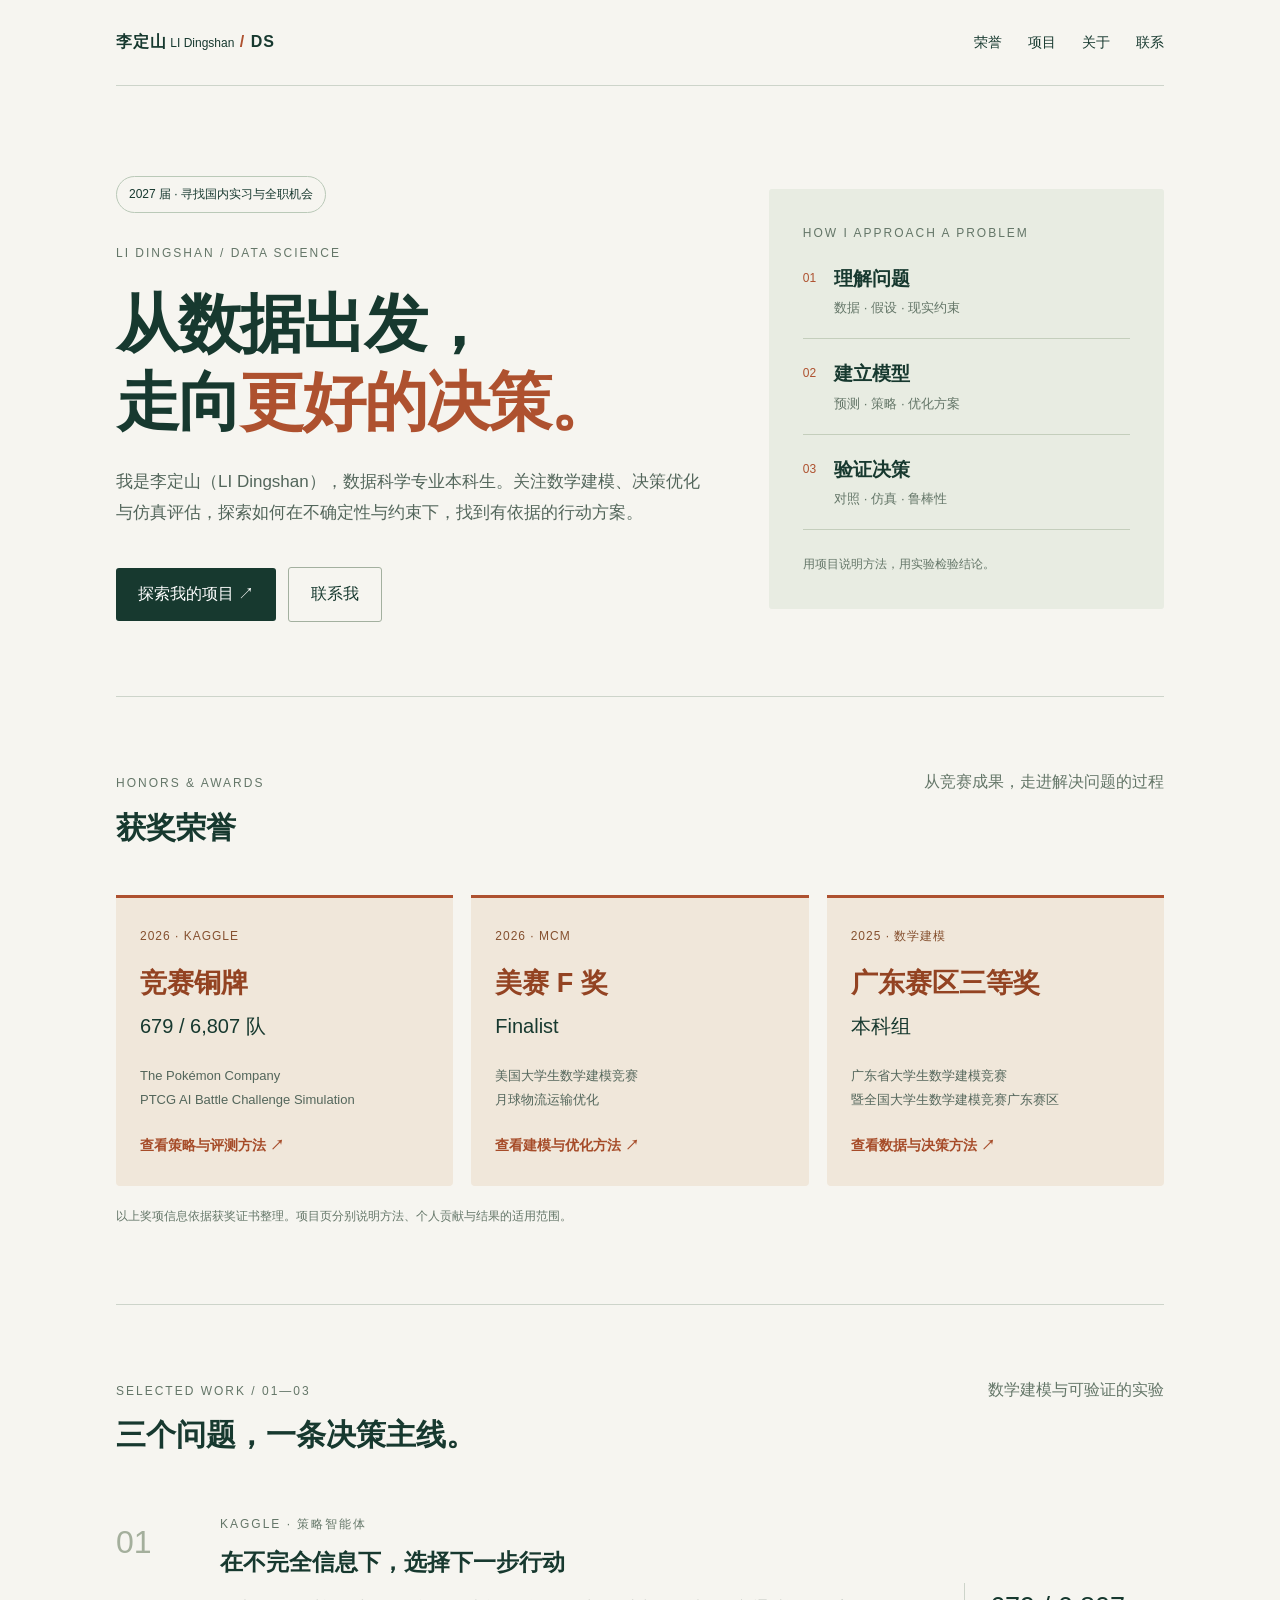
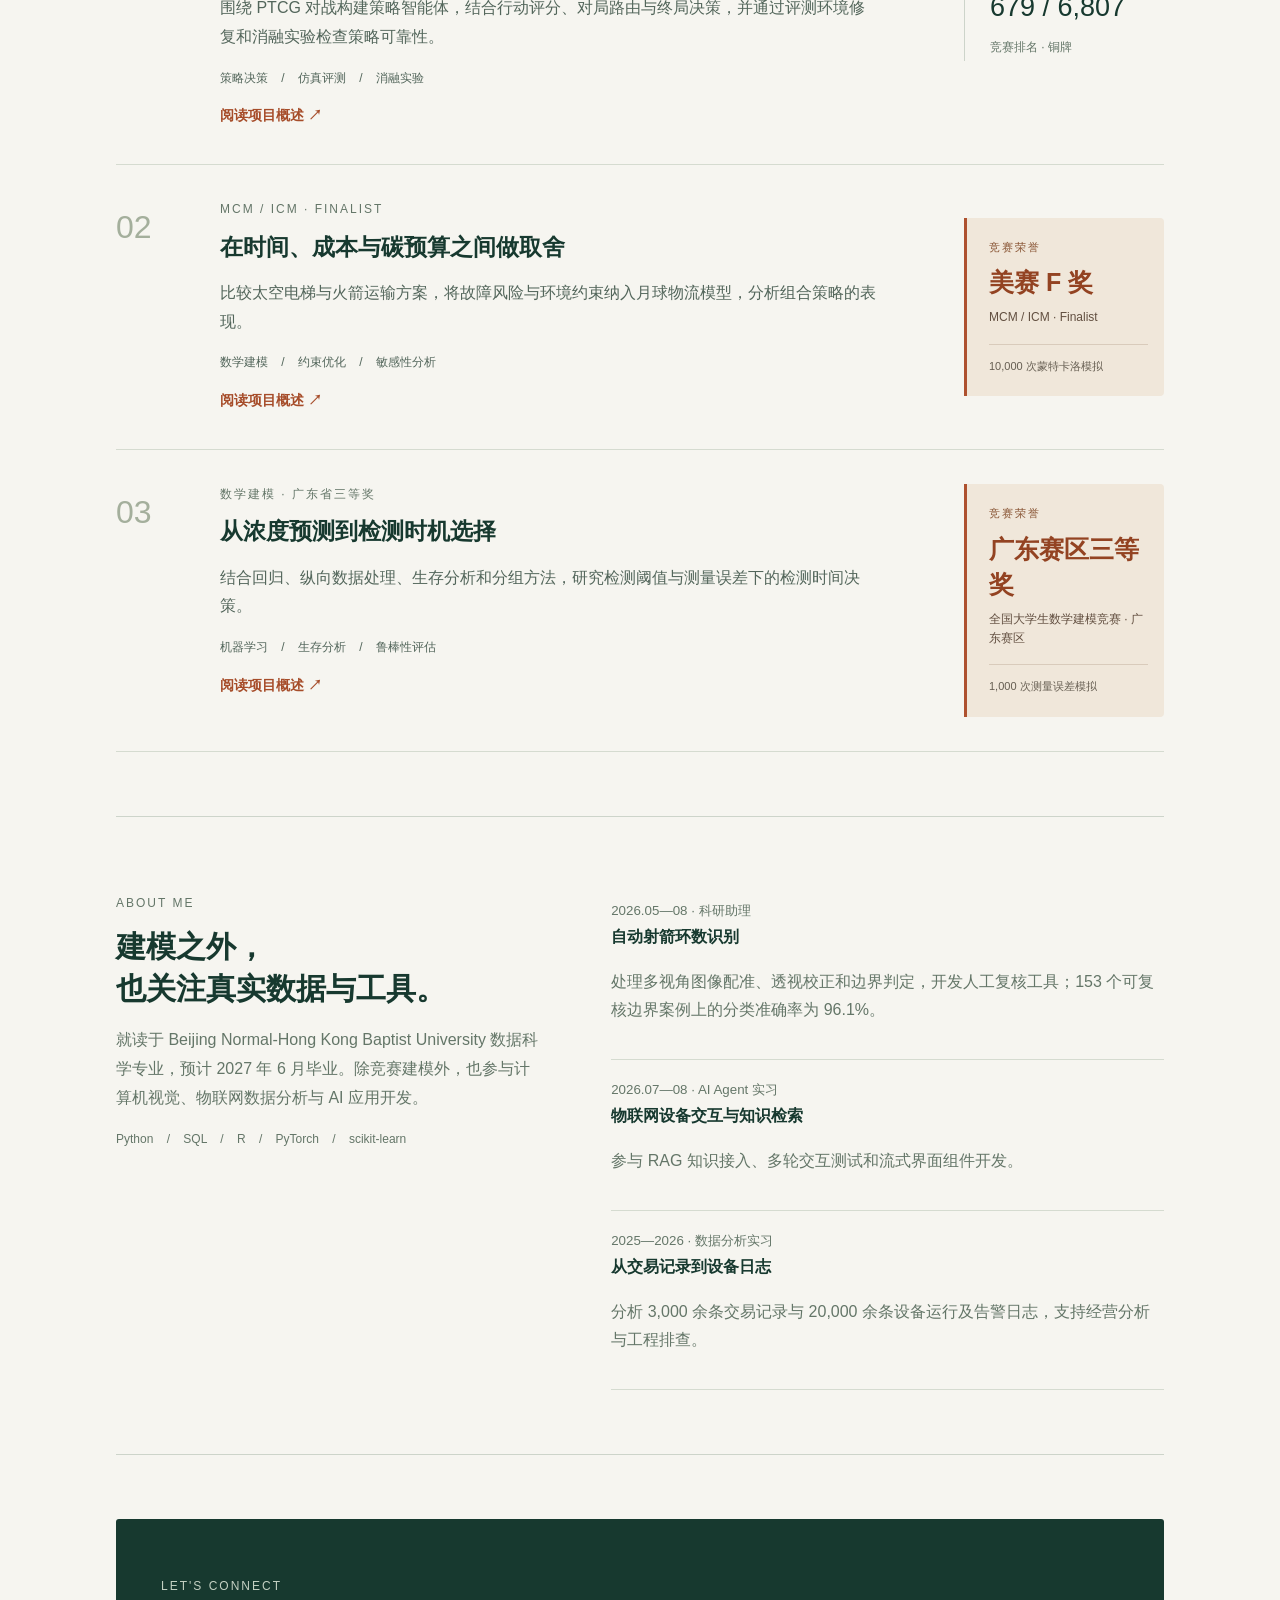
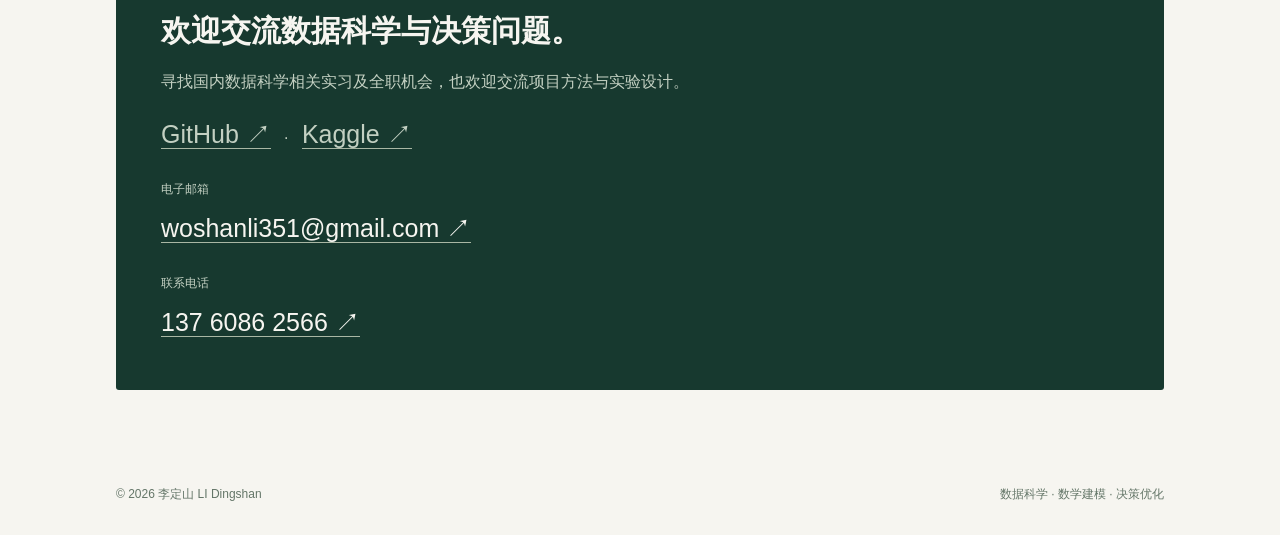
==== commit 56279a04: "Add Chinese name and user-authorized contact phone" ====
--- a/index.html
+++ b/index.html
@@ -1 +1 @@
-<!doctype html><html lang="zh-CN"><head><meta charset="utf-8"><meta name="viewport" content="width=device-width,initial-scale=1"><meta name="description" content="LI Dingshan 的个人作品集：Kaggle 策略智能体、物流优化与检测时机建模。2027 届数据科学本科生，寻找国内实习与全职机会。"><meta name="theme-color" content="#17392f"><title>LI Dingshan | 数据科学 · 数学建模 · 决策优化</title><link rel="stylesheet" href="style.css"><link rel="canonical" href="https://woshanli351-afk.github.io/"><meta property="og:type" content="website"><meta property="og:url" content="https://woshanli351-afk.github.io/"><meta property="og:site_name" content="LI Dingshan · 数据科学"><script type="application/ld+json">{"@context": "https://schema.org", "@type": "Person", "name": "LI Dingshan", "url": "https://woshanli351-afk.github.io/", "sameAs": ["https://github.com/woshanli351-afk", "https://www.kaggle.com/BNBUDINGSHANLee21"], "knowsAbout": ["数据科学", "数学建模", "决策优化"]}</script></head><body><a class="skip" href="#main">跳到正文</a><div class="wrap"><header><a class="brand" href="index.html">LI DINGSHAN<span style="color:#ae512f"> / </span>DS</a><nav aria-label="主导航"><a href="index.html#awards">荣誉</a><a href="index.html#projects">项目</a><a href="index.html#about">关于</a><a href="index.html#contact">联系</a></nav></header><main id="main"><section class="hero"><div><span class="pill">2027 届 · 寻找国内实习与全职机会</span><p class="eyebrow" style="margin-top:30px">LI Dingshan / Data Science</p><h1>从数据出发，<br>走向<em>更好的决策。</em></h1><p class="intro">我是 LI Dingshan，数据科学专业本科生。关注数学建模、决策优化与仿真评估，探索如何在不确定性与约束下，找到有依据的行动方案。</p><a class="button" href="#projects">探索我的项目 ↗</a><a class="button secondary" href="#contact">联系我</a></div><aside class="diagram" aria-label="项目方法"><div class="eyebrow">How I approach a problem</div><div class="step"><span class="num">01</span><div><b>理解问题</b><small>数据 · 假设 · 现实约束</small></div></div><div class="step"><span class="num">02</span><div><b>建立模型</b><small>预测 · 策略 · 优化方案</small></div></div><div class="step"><span class="num">03</span><div><b>验证决策</b><small>对照 · 仿真 · 鲁棒性</small></div></div><div class="note">用项目说明方法，用实验检验结论。</div></aside></section><section class="section" id="awards"><div class="section-head"><div><p class="eyebrow">Honors &amp; awards</p><h2>获奖荣誉</h2></div><span class="muted">从竞赛成果，走进解决问题的过程</span></div><div class="honors-grid"><a class="honor" href="projects/ptcg.html"><span class="honor-year">2026 · KAGGLE</span><h3>竞赛铜牌</h3><p class="honor-result">679 / 6,807 队</p><p>The Pokémon Company<br>PTCG AI Battle Challenge Simulation</p><span class="more">查看策略与评测方法 ↗</span></a><a class="honor" href="projects/logistics.html"><span class="honor-year">2026 · MCM</span><h3>美赛 F 奖</h3><p class="honor-result">Finalist</p><p>美国大学生数学建模竞赛<br>月球物流运输优化</p><span class="more">查看建模与优化方法 ↗</span></a><a class="honor" href="projects/nipt.html"><span class="honor-year">2025 · 数学建模</span><h3>广东赛区三等奖</h3><p class="honor-result">本科组</p><p>广东省大学生数学建模竞赛<br>暨全国大学生数学建模竞赛广东赛区</p><span class="more">查看数据与决策方法 ↗</span></a></div><p class="honors-note">以上奖项信息依据获奖证书整理。项目页分别说明方法、个人贡献与结果的适用范围。</p></section><section class="section" id="projects"><div class="section-head"><div><p class="eyebrow">Selected work / 01—03</p><h2>三个问题，一条决策主线。</h2></div><span class="muted">数学建模与可验证的实验</span></div><article class="project"><div class="index">01</div><div><div class="eyebrow">Kaggle · 策略智能体</div><h3><a href="projects/ptcg.html">在不完全信息下，选择下一步行动</a></h3><p>围绕 PTCG 对战构建策略智能体，结合行动评分、对局路由与终局决策，并通过评测环境修复和消融实验检查策略可靠性。</p><p class="tags">策略决策 / 仿真评测 / 消融实验</p><a class="more" href="projects/ptcg.html">阅读项目概述 ↗</a></div><div class="metric"><strong>679 / 6,807</strong><span>竞赛排名 · 铜牌</span></div></article><article class="project"><div class="index">02</div><div><div class="eyebrow">MCM / ICM · Finalist</div><h3><a href="projects/logistics.html">在时间、成本与碳预算之间做取舍</a></h3><p>比较太空电梯与火箭运输方案，将故障风险与环境约束纳入月球物流模型，分析组合策略的表现。</p><p class="tags">数学建模 / 约束优化 / 敏感性分析</p><a class="more" href="projects/logistics.html">阅读项目概述 ↗</a></div><div class="metric award"><span class="award-label">竞赛荣誉</span><strong>美赛 F 奖</strong><span class="award-name">MCM / ICM · Finalist</span><span class="award-detail">10,000 次蒙特卡洛模拟</span></div></article><article class="project"><div class="index">03</div><div><div class="eyebrow">数学建模 · 广东省三等奖</div><h3><a href="projects/nipt.html">从浓度预测到检测时机选择</a></h3><p>结合回归、纵向数据处理、生存分析和分组方法，研究检测阈值与测量误差下的检测时间决策。</p><p class="tags">机器学习 / 生存分析 / 鲁棒性评估</p><a class="more" href="projects/nipt.html">阅读项目概述 ↗</a></div><div class="metric award"><span class="award-label">竞赛荣誉</span><strong>广东赛区三等奖</strong><span class="award-name">全国大学生数学建模竞赛 · 广东赛区</span><span class="award-detail">1,000 次测量误差模拟</span></div></article></section><section class="section about" id="about"><div><p class="eyebrow">About me</p><h2>建模之外，<br>也关注真实数据与工具。</h2><p class="muted">就读于 Beijing Normal-Hong Kong Baptist University 数据科学专业，预计 2027 年 6 月毕业。除竞赛建模外，也参与计算机视觉、物联网数据分析与 AI 应用开发。</p><p class="tags">Python / SQL / R / PyTorch / scikit-learn</p></div><div><div class="timeline"><small>2026.05—08 · 科研助理</small><strong>自动射箭环数识别</strong><p class="muted">处理多视角图像配准、透视校正和边界判定，开发人工复核工具；153 个可复核边界案例上的分类准确率为 96.1%。</p></div><div class="timeline"><small>2026.07—08 · AI Agent 实习</small><strong>物联网设备交互与知识检索</strong><p class="muted">参与 RAG 知识接入、多轮交互测试和流式界面组件开发。</p></div><div class="timeline"><small>2025—2026 · 数据分析实习</small><strong>从交易记录到设备日志</strong><p class="muted">分析 3,000 余条交易记录与 20,000 余条设备运行及告警日志，支持经营分析与工程排查。</p></div></div></section><section class="section" id="contact"><div class="contact"><p class="eyebrow" style="color:#c3d0c2">Let's connect</p><h2>欢迎交流数据科学与决策问题。</h2><p>寻找国内数据科学相关实习及全职机会，也欢迎交流项目方法与实验设计。</p><p><a href="https://github.com/woshanli351-afk">GitHub ↗</a> &nbsp; · &nbsp; <a href="https://www.kaggle.com/BNBUDINGSHANLee21">Kaggle ↗</a></p><a href="mailto:woshanli351@gmail.com">woshanli351@gmail.com ↗</a></div></section></main><footer><span>© 2026 LI Dingshan</span><span>数据科学 · 数学建模 · 决策优化</span></footer></div></body></html>+<!doctype html><html lang="zh-CN"><head><meta charset="utf-8"><meta name="viewport" content="width=device-width,initial-scale=1"><meta name="description" content="李定山 LI Dingshan 的个人作品集：Kaggle 策略智能体、物流优化与检测时机建模。2027 届数据科学本科生，寻找国内实习与全职机会。"><meta name="theme-color" content="#17392f"><title>李定山 LI Dingshan | 数据科学 · 数学建模 · 决策优化</title><link rel="stylesheet" href="style.css"><link rel="canonical" href="https://woshanli351-afk.github.io/"><meta property="og:type" content="website"><meta property="og:url" content="https://woshanli351-afk.github.io/"><meta property="og:site_name" content="李定山 LI Dingshan · 数据科学"><script type="application/ld+json">{"@context": "https://schema.org", "@type": "Person", "name": "李定山", "alternateName": "LI Dingshan", "url": "https://woshanli351-afk.github.io/", "sameAs": ["https://github.com/woshanli351-afk", "https://www.kaggle.com/BNBUDINGSHANLee21"], "knowsAbout": ["数据科学", "数学建模", "决策优化"]}</script></head><body><a class="skip" href="#main">跳到正文</a><div class="wrap"><header><a class="brand" href="index.html">李定山<span class="name-en"> LI Dingshan</span><span style="color:#ae512f"> / </span>DS</a><nav aria-label="主导航"><a href="index.html#awards">荣誉</a><a href="index.html#projects">项目</a><a href="index.html#about">关于</a><a href="index.html#contact">联系</a></nav></header><main id="main"><section class="hero"><div><span class="pill">2027 届 · 寻找国内实习与全职机会</span><p class="eyebrow" style="margin-top:30px">LI Dingshan / Data Science</p><h1>从数据出发，<br>走向<em>更好的决策。</em></h1><p class="intro">我是李定山（LI Dingshan），数据科学专业本科生。关注数学建模、决策优化与仿真评估，探索如何在不确定性与约束下，找到有依据的行动方案。</p><a class="button" href="#projects">探索我的项目 ↗</a><a class="button secondary" href="#contact">联系我</a></div><aside class="diagram" aria-label="项目方法"><div class="eyebrow">How I approach a problem</div><div class="step"><span class="num">01</span><div><b>理解问题</b><small>数据 · 假设 · 现实约束</small></div></div><div class="step"><span class="num">02</span><div><b>建立模型</b><small>预测 · 策略 · 优化方案</small></div></div><div class="step"><span class="num">03</span><div><b>验证决策</b><small>对照 · 仿真 · 鲁棒性</small></div></div><div class="note">用项目说明方法，用实验检验结论。</div></aside></section><section class="section" id="awards"><div class="section-head"><div><p class="eyebrow">Honors &amp; awards</p><h2>获奖荣誉</h2></div><span class="muted">从竞赛成果，走进解决问题的过程</span></div><div class="honors-grid"><a class="honor" href="projects/ptcg.html"><span class="honor-year">2026 · KAGGLE</span><h3>竞赛铜牌</h3><p class="honor-result">679 / 6,807 队</p><p>The Pokémon Company<br>PTCG AI Battle Challenge Simulation</p><span class="more">查看策略与评测方法 ↗</span></a><a class="honor" href="projects/logistics.html"><span class="honor-year">2026 · MCM</span><h3>美赛 F 奖</h3><p class="honor-result">Finalist</p><p>美国大学生数学建模竞赛<br>月球物流运输优化</p><span class="more">查看建模与优化方法 ↗</span></a><a class="honor" href="projects/nipt.html"><span class="honor-year">2025 · 数学建模</span><h3>广东赛区三等奖</h3><p class="honor-result">本科组</p><p>广东省大学生数学建模竞赛<br>暨全国大学生数学建模竞赛广东赛区</p><span class="more">查看数据与决策方法 ↗</span></a></div><p class="honors-note">以上奖项信息依据获奖证书整理。项目页分别说明方法、个人贡献与结果的适用范围。</p></section><section class="section" id="projects"><div class="section-head"><div><p class="eyebrow">Selected work / 01—03</p><h2>三个问题，一条决策主线。</h2></div><span class="muted">数学建模与可验证的实验</span></div><article class="project"><div class="index">01</div><div><div class="eyebrow">Kaggle · 策略智能体</div><h3><a href="projects/ptcg.html">在不完全信息下，选择下一步行动</a></h3><p>围绕 PTCG 对战构建策略智能体，结合行动评分、对局路由与终局决策，并通过评测环境修复和消融实验检查策略可靠性。</p><p class="tags">策略决策 / 仿真评测 / 消融实验</p><a class="more" href="projects/ptcg.html">阅读项目概述 ↗</a></div><div class="metric"><strong>679 / 6,807</strong><span>竞赛排名 · 铜牌</span></div></article><article class="project"><div class="index">02</div><div><div class="eyebrow">MCM / ICM · Finalist</div><h3><a href="projects/logistics.html">在时间、成本与碳预算之间做取舍</a></h3><p>比较太空电梯与火箭运输方案，将故障风险与环境约束纳入月球物流模型，分析组合策略的表现。</p><p class="tags">数学建模 / 约束优化 / 敏感性分析</p><a class="more" href="projects/logistics.html">阅读项目概述 ↗</a></div><div class="metric award"><span class="award-label">竞赛荣誉</span><strong>美赛 F 奖</strong><span class="award-name">MCM / ICM · Finalist</span><span class="award-detail">10,000 次蒙特卡洛模拟</span></div></article><article class="project"><div class="index">03</div><div><div class="eyebrow">数学建模 · 广东省三等奖</div><h3><a href="projects/nipt.html">从浓度预测到检测时机选择</a></h3><p>结合回归、纵向数据处理、生存分析和分组方法，研究检测阈值与测量误差下的检测时间决策。</p><p class="tags">机器学习 / 生存分析 / 鲁棒性评估</p><a class="more" href="projects/nipt.html">阅读项目概述 ↗</a></div><div class="metric award"><span class="award-label">竞赛荣誉</span><strong>广东赛区三等奖</strong><span class="award-name">全国大学生数学建模竞赛 · 广东赛区</span><span class="award-detail">1,000 次测量误差模拟</span></div></article></section><section class="section about" id="about"><div><p class="eyebrow">About me</p><h2>建模之外，<br>也关注真实数据与工具。</h2><p class="muted">就读于 Beijing Normal-Hong Kong Baptist University 数据科学专业，预计 2027 年 6 月毕业。除竞赛建模外，也参与计算机视觉、物联网数据分析与 AI 应用开发。</p><p class="tags">Python / SQL / R / PyTorch / scikit-learn</p></div><div><div class="timeline"><small>2026.05—08 · 科研助理</small><strong>自动射箭环数识别</strong><p class="muted">处理多视角图像配准、透视校正和边界判定，开发人工复核工具；153 个可复核边界案例上的分类准确率为 96.1%。</p></div><div class="timeline"><small>2026.07—08 · AI Agent 实习</small><strong>物联网设备交互与知识检索</strong><p class="muted">参与 RAG 知识接入、多轮交互测试和流式界面组件开发。</p></div><div class="timeline"><small>2025—2026 · 数据分析实习</small><strong>从交易记录到设备日志</strong><p class="muted">分析 3,000 余条交易记录与 20,000 余条设备运行及告警日志，支持经营分析与工程排查。</p></div></div></section><section class="section" id="contact"><div class="contact"><p class="eyebrow" style="color:#c3d0c2">Let's connect</p><h2>欢迎交流数据科学与决策问题。</h2><p>寻找国内数据科学相关实习及全职机会，也欢迎交流项目方法与实验设计。</p><p><a href="https://github.com/woshanli351-afk">GitHub ↗</a> &nbsp; · &nbsp; <a href="https://www.kaggle.com/BNBUDINGSHANLee21">Kaggle ↗</a></p><div class="contact-method"><span>电子邮箱</span><a href="mailto:woshanli351@gmail.com">woshanli351@gmail.com ↗</a></div><div class="contact-method"><span>联系电话</span><a href="tel:+8613760862566">137 6086 2566 ↗</a></div></div></section></main><footer><span>© 2026 李定山 LI Dingshan</span><span>数据科学 · 数学建模 · 决策优化</span></footer></div></body></html>
--- a/style.css
+++ b/style.css
@@ -2,3 +2,5 @@
 .metric.award{padding:20px 16px 20px 22px;background:#f0e7da;border-left:3px solid #ae512f;border-radius:0 4px 4px 0}.metric.award .award-label{display:block;color:#85502f;font-size:11px;letter-spacing:2px;margin-bottom:8px}.metric.award strong{color:#934322;font-size:25px;font-weight:700;line-height:1.4}.metric.award .award-name{display:block;color:#624f40;margin-top:8px;line-height:1.6}.metric.award .award-detail{display:block;border-top:1px solid #d9cbbb;margin-top:16px;padding-top:12px;font-size:11px;color:#665e52}@media(max-width:720px){.metric.award{padding:16px 20px}.metric.award strong{font-size:24px}}
 
 .honors-grid{display:grid;grid-template-columns:repeat(3,1fr);gap:18px}.honor{display:flex;flex-direction:column;padding:28px 24px;background:#f0e7da;border-top:3px solid #ae512f;border-radius:0 0 4px 4px;transition:background .15s}.honor:hover{background:#eaddcb;text-decoration:none}.honor-year{font-size:12px;letter-spacing:1px;color:#85502f}.honor h3{font-size:27px;color:#934322;margin:18px 0 5px}.honor p{font-size:13px;color:#53665b;margin:8px 0 22px}.honor .honor-result{font-size:20px;color:#17392f;margin:0 0 12px}.honor .more{margin-top:auto}.honors-note{font-size:12px;color:#647668;margin-top:20px}.award-proof{padding:20px 24px;border-left:3px solid #ae512f;background:#f0e7da;color:#704a31}.award-proof a{text-decoration:underline;font-size:14px}@media(max-width:720px){.honors-grid{grid-template-columns:1fr}.honor{padding:22px}.honor h3{font-size:25px}header{flex-wrap:wrap}nav{flex-wrap:wrap;gap:16px}}
+
+.name-en{font-size:12px;font-weight:500;letter-spacing:0}.contact-method{margin-top:22px}.contact-method>span{display:block;font-size:12px;color:#c3d0c2;margin-bottom:5px}
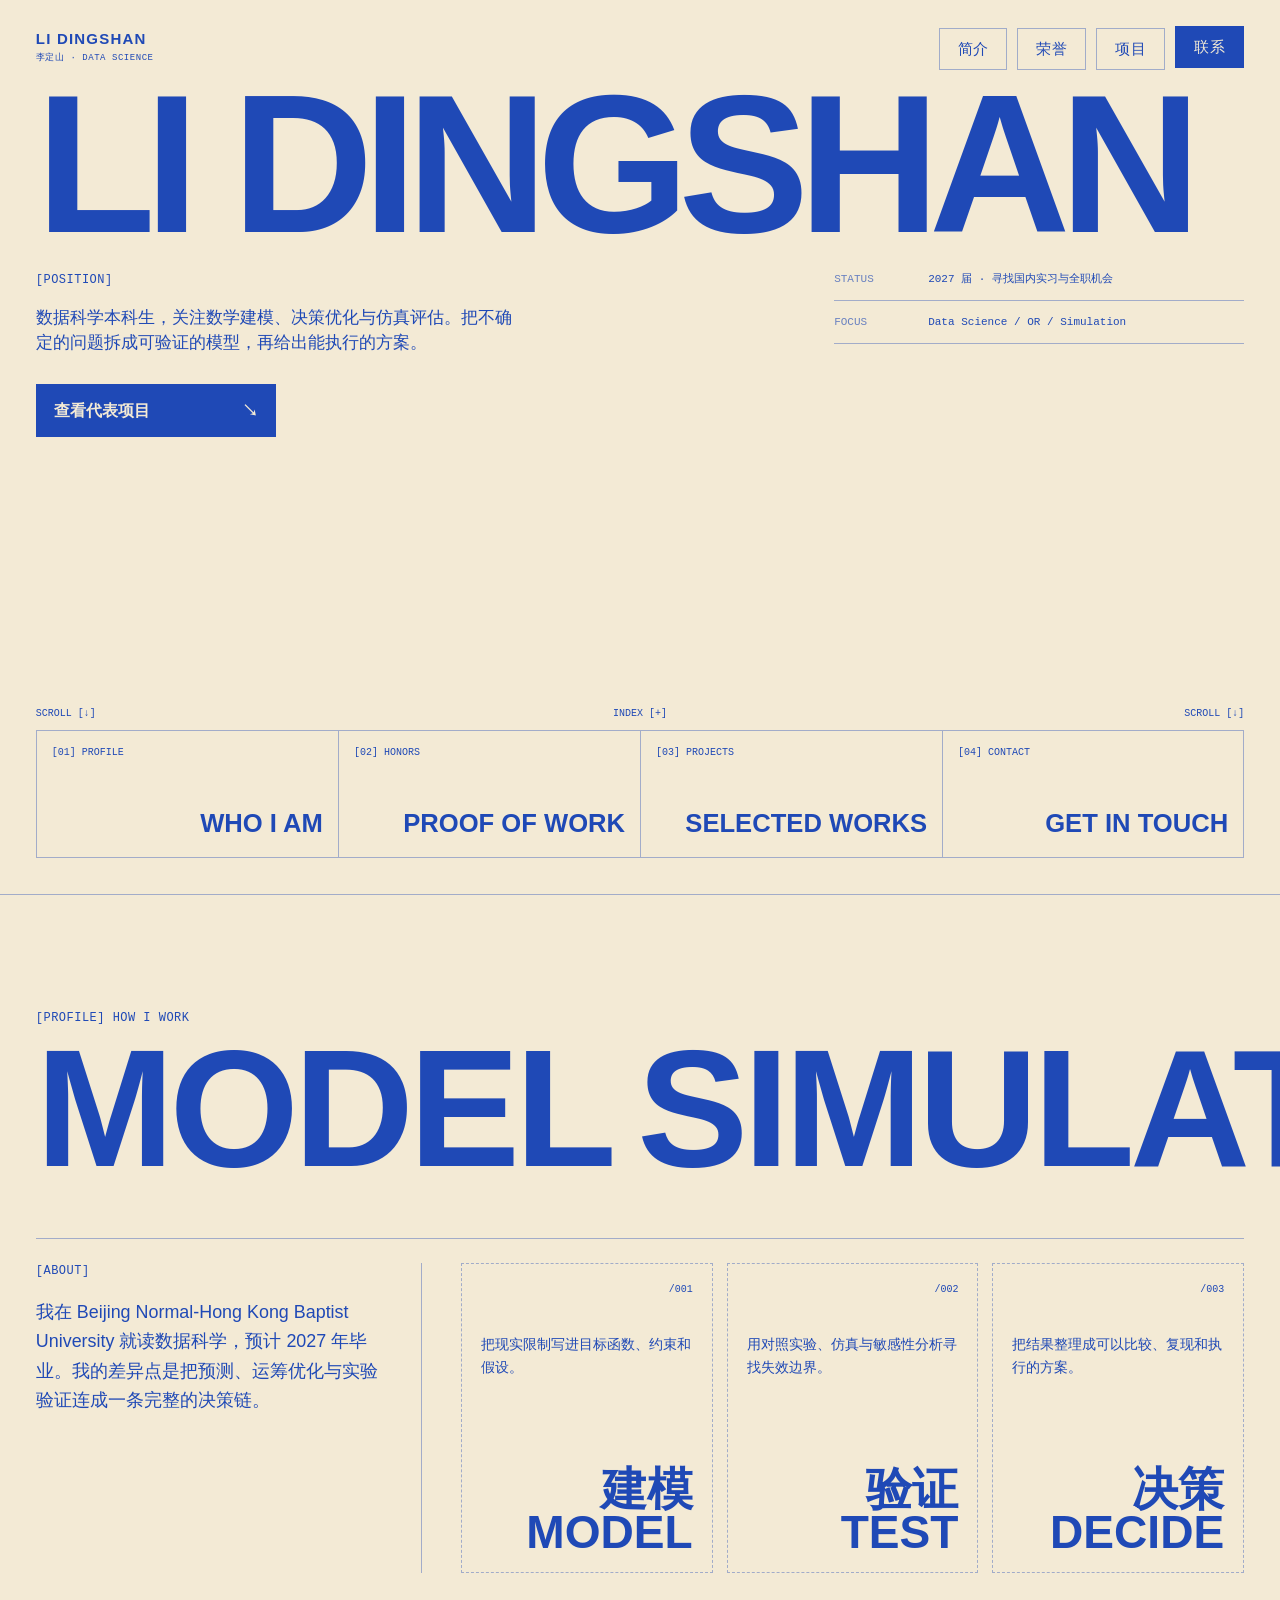
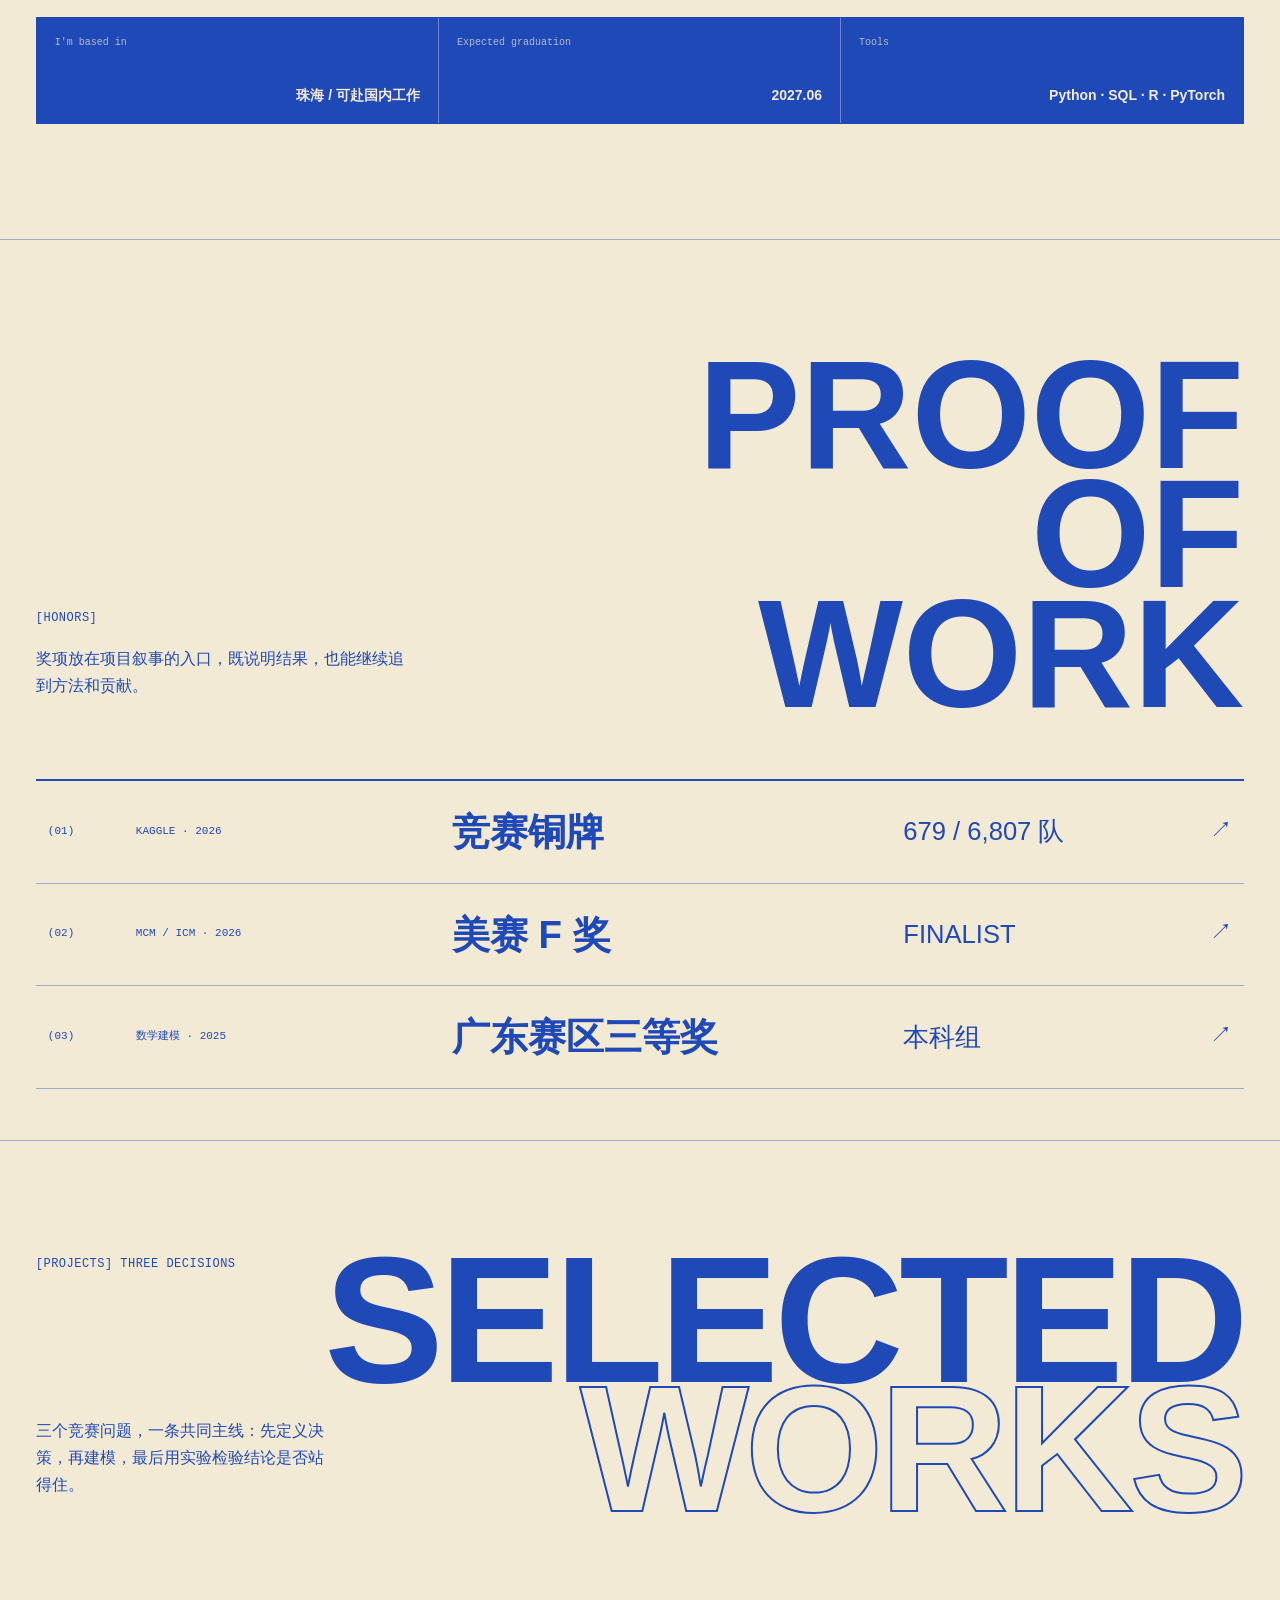
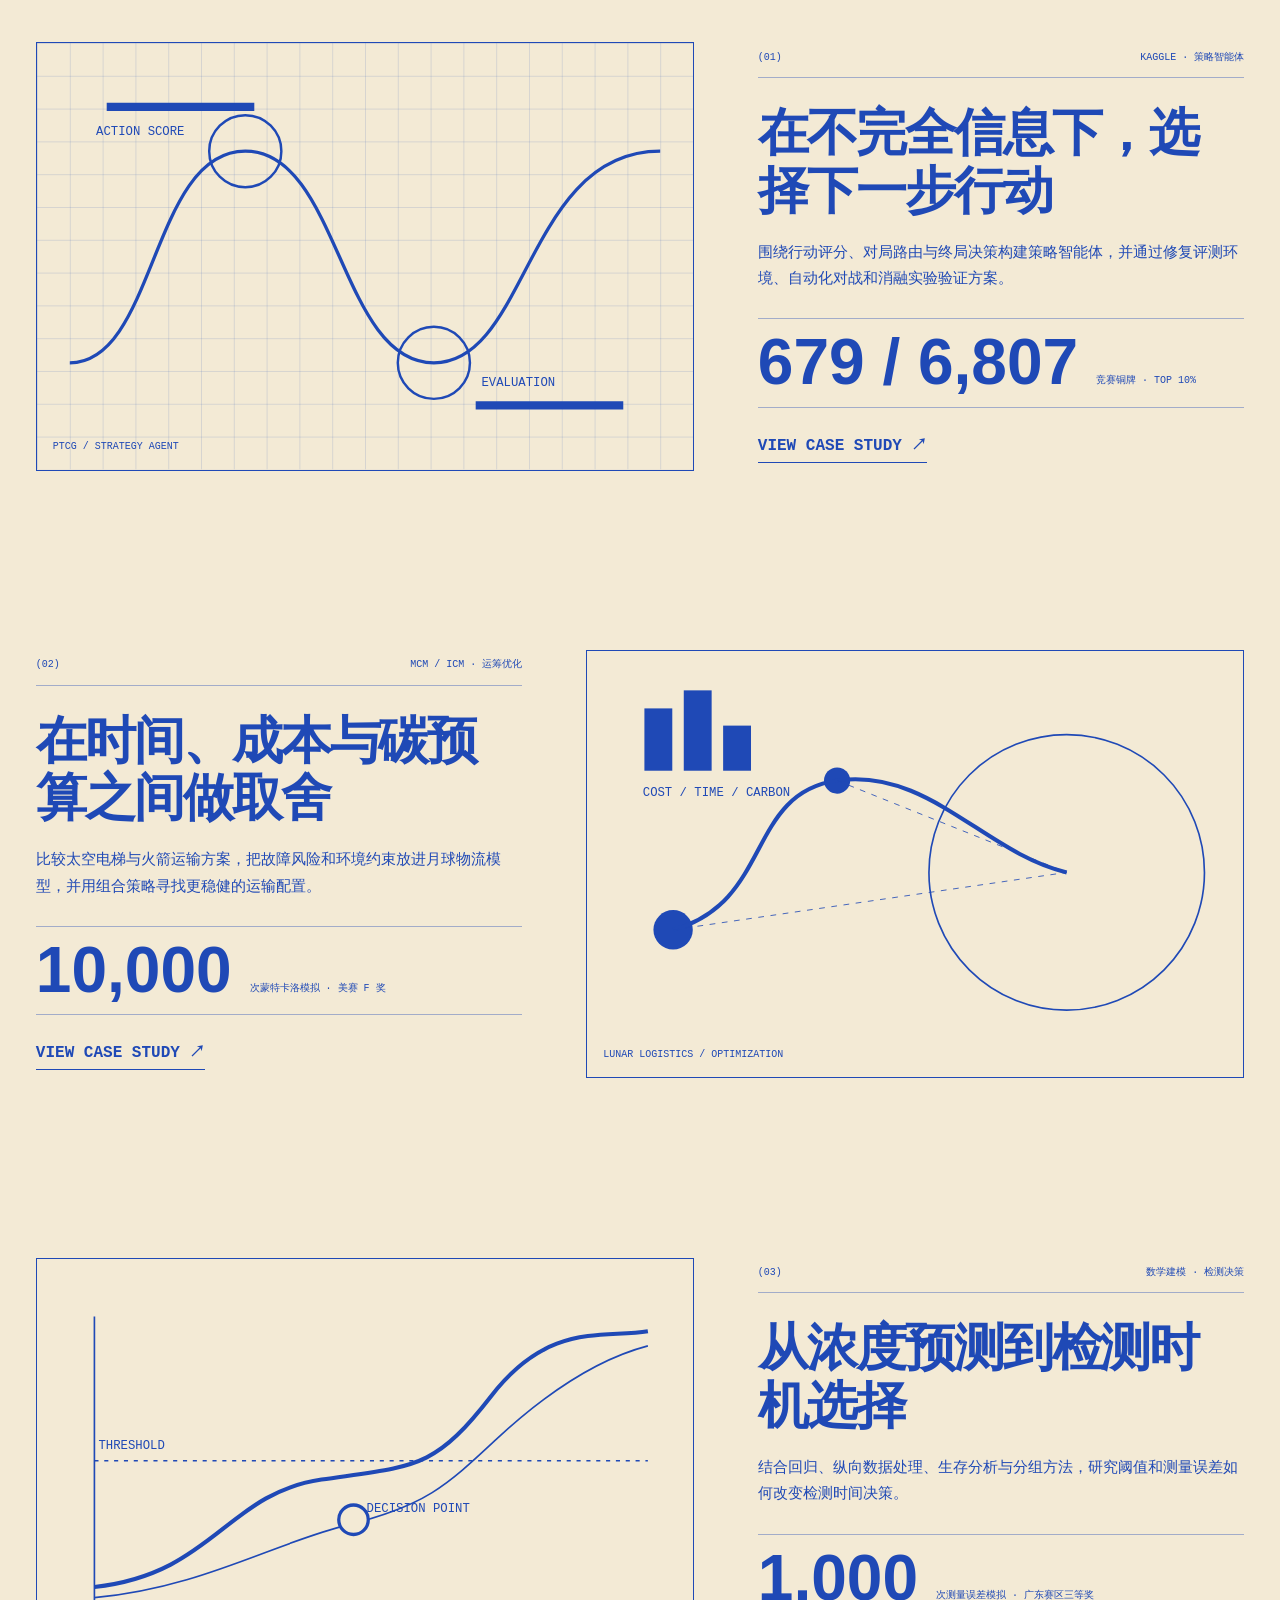
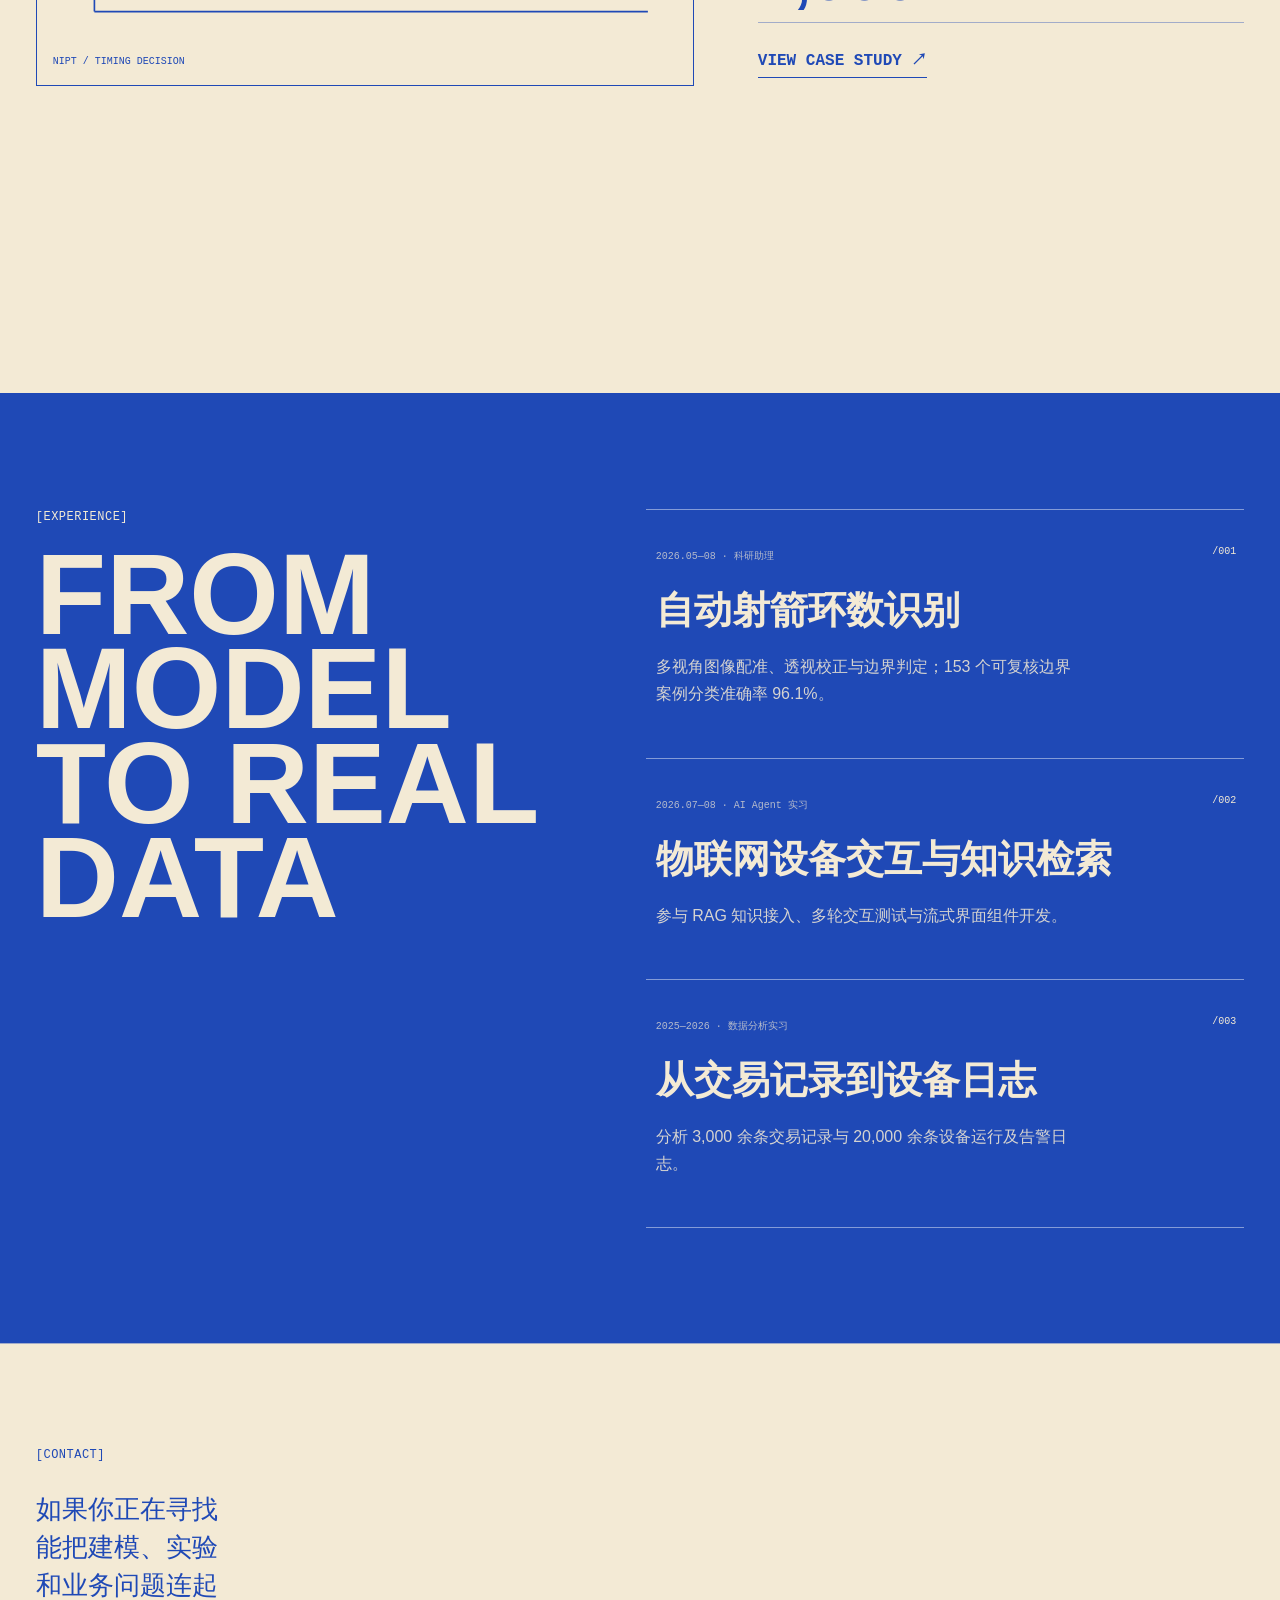
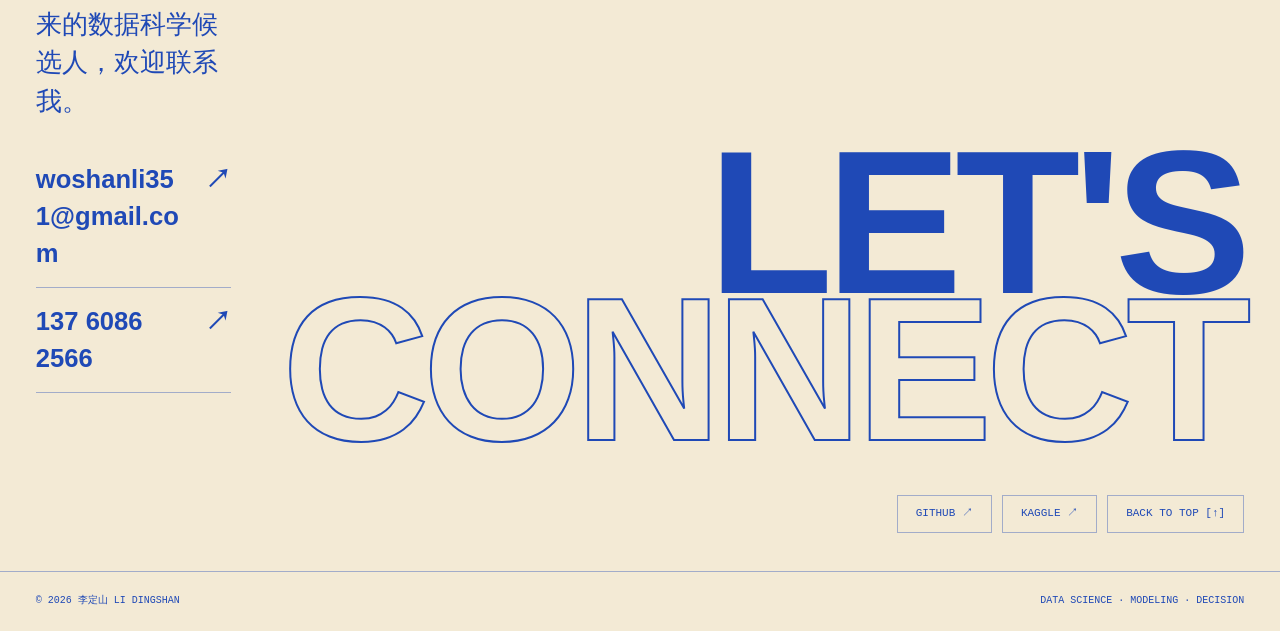
==== commit a46c432d: "Redesign homepage with editorial motion and stronger award hierarchy" ====
--- a/index.html
+++ b/index.html
@@ -1 +1,161 @@
-<!doctype html><html lang="zh-CN"><head><meta charset="utf-8"><meta name="viewport" content="width=device-width,initial-scale=1"><meta name="description" content="李定山 LI Dingshan 的个人作品集：Kaggle 策略智能体、物流优化与检测时机建模。2027 届数据科学本科生，寻找国内实习与全职机会。"><meta name="theme-color" content="#17392f"><title>李定山 LI Dingshan | 数据科学 · 数学建模 · 决策优化</title><link rel="stylesheet" href="style.css"><link rel="canonical" href="https://woshanli351-afk.github.io/"><meta property="og:type" content="website"><meta property="og:url" content="https://woshanli351-afk.github.io/"><meta property="og:site_name" content="李定山 LI Dingshan · 数据科学"><script type="application/ld+json">{"@context": "https://schema.org", "@type": "Person", "name": "李定山", "alternateName": "LI Dingshan", "url": "https://woshanli351-afk.github.io/", "sameAs": ["https://github.com/woshanli351-afk", "https://www.kaggle.com/BNBUDINGSHANLee21"], "knowsAbout": ["数据科学", "数学建模", "决策优化"]}</script></head><body><a class="skip" href="#main">跳到正文</a><div class="wrap"><header><a class="brand" href="index.html">李定山<span class="name-en"> LI Dingshan</span><span style="color:#ae512f"> / </span>DS</a><nav aria-label="主导航"><a href="index.html#awards">荣誉</a><a href="index.html#projects">项目</a><a href="index.html#about">关于</a><a href="index.html#contact">联系</a></nav></header><main id="main"><section class="hero"><div><span class="pill">2027 届 · 寻找国内实习与全职机会</span><p class="eyebrow" style="margin-top:30px">LI Dingshan / Data Science</p><h1>从数据出发，<br>走向<em>更好的决策。</em></h1><p class="intro">我是李定山（LI Dingshan），数据科学专业本科生。关注数学建模、决策优化与仿真评估，探索如何在不确定性与约束下，找到有依据的行动方案。</p><a class="button" href="#projects">探索我的项目 ↗</a><a class="button secondary" href="#contact">联系我</a></div><aside class="diagram" aria-label="项目方法"><div class="eyebrow">How I approach a problem</div><div class="step"><span class="num">01</span><div><b>理解问题</b><small>数据 · 假设 · 现实约束</small></div></div><div class="step"><span class="num">02</span><div><b>建立模型</b><small>预测 · 策略 · 优化方案</small></div></div><div class="step"><span class="num">03</span><div><b>验证决策</b><small>对照 · 仿真 · 鲁棒性</small></div></div><div class="note">用项目说明方法，用实验检验结论。</div></aside></section><section class="section" id="awards"><div class="section-head"><div><p class="eyebrow">Honors &amp; awards</p><h2>获奖荣誉</h2></div><span class="muted">从竞赛成果，走进解决问题的过程</span></div><div class="honors-grid"><a class="honor" href="projects/ptcg.html"><span class="honor-year">2026 · KAGGLE</span><h3>竞赛铜牌</h3><p class="honor-result">679 / 6,807 队</p><p>The Pokémon Company<br>PTCG AI Battle Challenge Simulation</p><span class="more">查看策略与评测方法 ↗</span></a><a class="honor" href="projects/logistics.html"><span class="honor-year">2026 · MCM</span><h3>美赛 F 奖</h3><p class="honor-result">Finalist</p><p>美国大学生数学建模竞赛<br>月球物流运输优化</p><span class="more">查看建模与优化方法 ↗</span></a><a class="honor" href="projects/nipt.html"><span class="honor-year">2025 · 数学建模</span><h3>广东赛区三等奖</h3><p class="honor-result">本科组</p><p>广东省大学生数学建模竞赛<br>暨全国大学生数学建模竞赛广东赛区</p><span class="more">查看数据与决策方法 ↗</span></a></div><p class="honors-note">以上奖项信息依据获奖证书整理。项目页分别说明方法、个人贡献与结果的适用范围。</p></section><section class="section" id="projects"><div class="section-head"><div><p class="eyebrow">Selected work / 01—03</p><h2>三个问题，一条决策主线。</h2></div><span class="muted">数学建模与可验证的实验</span></div><article class="project"><div class="index">01</div><div><div class="eyebrow">Kaggle · 策略智能体</div><h3><a href="projects/ptcg.html">在不完全信息下，选择下一步行动</a></h3><p>围绕 PTCG 对战构建策略智能体，结合行动评分、对局路由与终局决策，并通过评测环境修复和消融实验检查策略可靠性。</p><p class="tags">策略决策 / 仿真评测 / 消融实验</p><a class="more" href="projects/ptcg.html">阅读项目概述 ↗</a></div><div class="metric"><strong>679 / 6,807</strong><span>竞赛排名 · 铜牌</span></div></article><article class="project"><div class="index">02</div><div><div class="eyebrow">MCM / ICM · Finalist</div><h3><a href="projects/logistics.html">在时间、成本与碳预算之间做取舍</a></h3><p>比较太空电梯与火箭运输方案，将故障风险与环境约束纳入月球物流模型，分析组合策略的表现。</p><p class="tags">数学建模 / 约束优化 / 敏感性分析</p><a class="more" href="projects/logistics.html">阅读项目概述 ↗</a></div><div class="metric award"><span class="award-label">竞赛荣誉</span><strong>美赛 F 奖</strong><span class="award-name">MCM / ICM · Finalist</span><span class="award-detail">10,000 次蒙特卡洛模拟</span></div></article><article class="project"><div class="index">03</div><div><div class="eyebrow">数学建模 · 广东省三等奖</div><h3><a href="projects/nipt.html">从浓度预测到检测时机选择</a></h3><p>结合回归、纵向数据处理、生存分析和分组方法，研究检测阈值与测量误差下的检测时间决策。</p><p class="tags">机器学习 / 生存分析 / 鲁棒性评估</p><a class="more" href="projects/nipt.html">阅读项目概述 ↗</a></div><div class="metric award"><span class="award-label">竞赛荣誉</span><strong>广东赛区三等奖</strong><span class="award-name">全国大学生数学建模竞赛 · 广东赛区</span><span class="award-detail">1,000 次测量误差模拟</span></div></article></section><section class="section about" id="about"><div><p class="eyebrow">About me</p><h2>建模之外，<br>也关注真实数据与工具。</h2><p class="muted">就读于 Beijing Normal-Hong Kong Baptist University 数据科学专业，预计 2027 年 6 月毕业。除竞赛建模外，也参与计算机视觉、物联网数据分析与 AI 应用开发。</p><p class="tags">Python / SQL / R / PyTorch / scikit-learn</p></div><div><div class="timeline"><small>2026.05—08 · 科研助理</small><strong>自动射箭环数识别</strong><p class="muted">处理多视角图像配准、透视校正和边界判定，开发人工复核工具；153 个可复核边界案例上的分类准确率为 96.1%。</p></div><div class="timeline"><small>2026.07—08 · AI Agent 实习</small><strong>物联网设备交互与知识检索</strong><p class="muted">参与 RAG 知识接入、多轮交互测试和流式界面组件开发。</p></div><div class="timeline"><small>2025—2026 · 数据分析实习</small><strong>从交易记录到设备日志</strong><p class="muted">分析 3,000 余条交易记录与 20,000 余条设备运行及告警日志，支持经营分析与工程排查。</p></div></div></section><section class="section" id="contact"><div class="contact"><p class="eyebrow" style="color:#c3d0c2">Let's connect</p><h2>欢迎交流数据科学与决策问题。</h2><p>寻找国内数据科学相关实习及全职机会，也欢迎交流项目方法与实验设计。</p><p><a href="https://github.com/woshanli351-afk">GitHub ↗</a> &nbsp; · &nbsp; <a href="https://www.kaggle.com/BNBUDINGSHANLee21">Kaggle ↗</a></p><div class="contact-method"><span>电子邮箱</span><a href="mailto:woshanli351@gmail.com">woshanli351@gmail.com ↗</a></div><div class="contact-method"><span>联系电话</span><a href="tel:+8613760862566">137 6086 2566 ↗</a></div></div></section></main><footer><span>© 2026 李定山 LI Dingshan</span><span>数据科学 · 数学建模 · 决策优化</span></footer></div></body></html>+<!doctype html>
+<html lang="zh-CN" class="no-js">
+<head>
+  <meta charset="utf-8">
+  <meta name="viewport" content="width=device-width,initial-scale=1">
+  <meta name="description" content="李定山 LI Dingshan 的个人作品集：Kaggle 策略智能体、物流优化与检测时机建模。2027 届数据科学本科生，寻找国内实习与全职机会。">
+  <meta name="theme-color" content="#1f48b5">
+  <title>李定山 LI Dingshan | 数据科学 · 数学建模 · 决策优化</title>
+  <link rel="stylesheet" href="style.css">
+  <link rel="stylesheet" href="home.css">
+  <link rel="canonical" href="https://woshanli351-afk.github.io/">
+  <meta property="og:type" content="website">
+  <meta property="og:url" content="https://woshanli351-afk.github.io/">
+  <meta property="og:site_name" content="李定山 LI Dingshan · 数据科学">
+  <script type="application/ld+json">{"@context":"https://schema.org","@type":"Person","name":"李定山","alternateName":"LI Dingshan","url":"https://woshanli351-afk.github.io/","sameAs":["https://github.com/woshanli351-afk","https://www.kaggle.com/BNBUDINGSHANLee21"],"knowsAbout":["数据科学","数学建模","决策优化"]}</script>
+</head>
+<body class="home">
+  <a class="skip" href="#main">跳到正文</a>
+  <div class="scroll-progress" aria-hidden="true"><span></span></div>
+  <header class="home-header">
+    <a class="home-brand" href="#top" aria-label="回到首页"><span>LI DINGSHAN</span><small>李定山 · DATA SCIENCE</small></a>
+    <nav aria-label="主导航"><a href="#profile">简介</a><a href="#honors">荣誉</a><a href="#projects">项目</a><a href="#contact">联系</a></nav>
+  </header>
+
+  <main id="main">
+    <section class="landing" id="top">
+      <h1 class="masthead" aria-label="LI DINGSHAN"><span class="masthead-line">LI DINGSHAN</span></h1>
+      <div class="landing-copy reveal">
+        <p class="bracket-label">[POSITION]</p>
+        <p class="statement">数据科学本科生，关注数学建模、决策优化与仿真评估。把不确定的问题拆成可验证的模型，再给出能执行的方案。</p>
+        <a class="solid-link" href="#projects">查看代表项目 <span aria-hidden="true">↘</span></a>
+      </div>
+      <div class="landing-meta reveal">
+        <p><span>STATUS</span>2027 届 · 寻找国内实习与全职机会</p>
+        <p><span>FOCUS</span>Data Science / OR / Simulation</p>
+      </div>
+      <div class="hero-index reveal" aria-label="页面索引">
+        <p class="scroll-cue">SCROLL [↓]</p><p class="index-title">INDEX [+]</p><p class="scroll-cue align-right">SCROLL [↓]</p>
+        <a href="#profile"><span>[01] PROFILE</span><strong>WHO I AM</strong></a>
+        <a href="#honors"><span>[02] HONORS</span><strong>PROOF OF WORK</strong></a>
+        <a href="#projects"><span>[03] PROJECTS</span><strong>SELECTED WORKS</strong></a>
+        <a href="#contact"><span>[04] CONTACT</span><strong>GET IN TOUCH</strong></a>
+      </div>
+    </section>
+
+    <section class="chapter profile" id="profile">
+      <p class="chapter-kicker reveal">[PROFILE] HOW I WORK</p>
+      <h2 class="mega-heading reveal" aria-label="MODEL SIMULATE DECIDE"><span>MODEL</span><span>SIMULATE</span><span class="outline">DECIDE</span></h2>
+      <div class="profile-grid">
+        <div class="profile-intro reveal">
+          <p class="bracket-label">[ABOUT]</p>
+          <p>我在 Beijing Normal-Hong Kong Baptist University 就读数据科学，预计 2027 年毕业。我的差异点是把预测、运筹优化与实验验证连成一条完整的决策链。</p>
+        </div>
+        <ol class="method-grid">
+          <li class="reveal"><span class="method-no">/001</span><p>把现实限制写进目标函数、约束和假设。</p><strong>建模<br>MODEL</strong></li>
+          <li class="reveal"><span class="method-no">/002</span><p>用对照实验、仿真与敏感性分析寻找失效边界。</p><strong>验证<br>TEST</strong></li>
+          <li class="reveal"><span class="method-no">/003</span><p>把结果整理成可以比较、复现和执行的方案。</p><strong>决策<br>DECIDE</strong></li>
+        </ol>
+      </div>
+      <div class="fact-strip reveal" aria-label="个人概况">
+        <p><span>I'm based in</span><strong>珠海 / 可赴国内工作</strong></p>
+        <p><span>Expected graduation</span><strong>2027.06</strong></p>
+        <p><span>Tools</span><strong>Python · SQL · R · PyTorch</strong></p>
+      </div>
+    </section>
+
+    <section class="chapter honors" id="honors">
+      <div class="section-intro reveal">
+        <div><p class="chapter-kicker">[HONORS]</p><p>奖项放在项目叙事的入口，既说明结果，也能继续追到方法和贡献。</p></div>
+        <h2>PROOF<br>OF WORK</h2>
+      </div>
+      <div class="honor-wall">
+        <a class="honor-row reveal" href="projects/ptcg.html"><span class="honor-no">(01)</span><span class="honor-context">KAGGLE · 2026</span><strong>竞赛铜牌</strong><span class="honor-proof">679 / 6,807 队</span><span class="honor-arrow">↗</span></a>
+        <a class="honor-row reveal" href="projects/logistics.html"><span class="honor-no">(02)</span><span class="honor-context">MCM / ICM · 2026</span><strong>美赛 F 奖</strong><span class="honor-proof">Finalist</span><span class="honor-arrow">↗</span></a>
+        <a class="honor-row reveal" href="projects/nipt.html"><span class="honor-no">(03)</span><span class="honor-context">数学建模 · 2025</span><strong>广东赛区三等奖</strong><span class="honor-proof">本科组</span><span class="honor-arrow">↗</span></a>
+      </div>
+    </section>
+
+    <section class="chapter projects" id="projects">
+      <div class="projects-title reveal">
+        <p class="chapter-kicker">[PROJECTS] THREE DECISIONS</p>
+        <h2>SELECTED<br><span>WORKS</span></h2>
+        <p>三个竞赛问题，一条共同主线：先定义决策，再建模，最后用实验检验结论是否站得住。</p>
+      </div>
+
+      <article class="project-showcase reveal">
+        <a class="project-art art-ptcg" href="projects/ptcg.html" aria-label="查看 PTCG AI Battle 项目">
+          <svg viewBox="0 0 800 520" role="img" aria-label="策略决策与对局评测的抽象图">
+            <defs><pattern id="grid-a" width="40" height="40" patternUnits="userSpaceOnUse"><path d="M40 0H0V40" fill="none" stroke="currentColor" stroke-width="1" opacity=".32"/></pattern></defs>
+            <rect width="800" height="520" fill="url(#grid-a)"/><path class="signal" d="M40 390C145 390 139 132 254 132s115 258 230 258 113-258 276-258" fill="none" stroke="currentColor" stroke-width="4"/>
+            <circle cx="254" cy="132" r="44" fill="none" stroke="currentColor" stroke-width="3"/><circle cx="484" cy="390" r="44" fill="none" stroke="currentColor" stroke-width="3"/>
+            <path d="M85 78h180M535 442h180" stroke="currentColor" stroke-width="10"/><text x="72" y="112">ACTION SCORE</text><text x="542" y="418">EVALUATION</text>
+          </svg><span class="art-tag">PTCG / STRATEGY AGENT</span>
+        </a>
+        <div class="project-copy">
+          <div class="project-topline"><span>(01)</span><span>KAGGLE · 策略智能体</span></div>
+          <h3><a href="projects/ptcg.html">在不完全信息下，选择下一步行动</a></h3>
+          <p>围绕行动评分、对局路由与终局决策构建策略智能体，并通过修复评测环境、自动化对战和消融实验验证方案。</p>
+          <div class="project-result"><strong>679 / 6,807</strong><span>竞赛铜牌 · TOP 10%</span></div>
+          <a class="text-link" href="projects/ptcg.html">VIEW CASE STUDY ↗</a>
+        </div>
+      </article>
+
+      <article class="project-showcase reverse reveal">
+        <a class="project-art art-lunar" href="projects/logistics.html" aria-label="查看月球物流优化项目">
+          <svg viewBox="0 0 800 520" role="img" aria-label="月球物流路径与约束优化的抽象图">
+            <circle class="moon" cx="585" cy="270" r="168"/><circle cx="105" cy="340" r="24" fill="currentColor"/><circle cx="305" cy="158" r="16" fill="currentColor"/>
+            <path class="orbit" d="M105 340C226 307 194 174 305 158s181 89 280 112" fill="none" stroke="currentColor" stroke-width="5"/><path d="M105 340L585 270M305 158L585 270" stroke="currentColor" stroke-width="1" stroke-dasharray="7 8"/>
+            <g class="bars"><rect x="70" y="70" width="34" height="76"/><rect x="118" y="48" width="34" height="98"/><rect x="166" y="91" width="34" height="55"/></g><text x="68" y="177">COST / TIME / CARBON</text>
+          </svg><span class="art-tag">LUNAR LOGISTICS / OPTIMIZATION</span>
+        </a>
+        <div class="project-copy">
+          <div class="project-topline"><span>(02)</span><span>MCM / ICM · 运筹优化</span></div>
+          <h3><a href="projects/logistics.html">在时间、成本与碳预算之间做取舍</a></h3>
+          <p>比较太空电梯与火箭运输方案，把故障风险和环境约束放进月球物流模型，并用组合策略寻找更稳健的运输配置。</p>
+          <div class="project-result"><strong>10,000</strong><span>次蒙特卡洛模拟 · 美赛 F 奖</span></div>
+          <a class="text-link" href="projects/logistics.html">VIEW CASE STUDY ↗</a>
+        </div>
+      </article>
+
+      <article class="project-showcase reveal">
+        <a class="project-art art-nipt" href="projects/nipt.html" aria-label="查看 NIPT 检测时机项目">
+          <svg viewBox="0 0 800 520" role="img" aria-label="浓度预测与检测时机选择的抽象图">
+            <path d="M70 430H745M70 430V70" stroke="currentColor" stroke-width="2"/><path class="curve curve-a" d="M70 400C215 384 231 286 347 269s137-12 207-102 134-70 191-79" fill="none" stroke="currentColor" stroke-width="5"/>
+            <path class="curve curve-b" d="M70 413C200 401 287 347 380 324s119-47 179-103 125-99 186-115" fill="none" stroke="currentColor" stroke-width="2" stroke-dasharray="10 10"/><path d="M70 246H745" stroke="currentColor" stroke-width="2" stroke-dasharray="5 7"/>
+            <circle cx="386" cy="318" r="18"/><text x="402" y="309">DECISION POINT</text><text x="75" y="232">THRESHOLD</text>
+          </svg><span class="art-tag">NIPT / TIMING DECISION</span>
+        </a>
+        <div class="project-copy">
+          <div class="project-topline"><span>(03)</span><span>数学建模 · 检测决策</span></div>
+          <h3><a href="projects/nipt.html">从浓度预测到检测时机选择</a></h3>
+          <p>结合回归、纵向数据处理、生存分析与分组方法，研究阈值和测量误差如何改变检测时间决策。</p>
+          <div class="project-result"><strong>1,000</strong><span>次测量误差模拟 · 广东赛区三等奖</span></div>
+          <a class="text-link" href="projects/nipt.html">VIEW CASE STUDY ↗</a>
+        </div>
+      </article>
+    </section>
+
+    <section class="chapter experience" id="experience">
+      <div class="experience-heading reveal"><p class="chapter-kicker">[EXPERIENCE]</p><h2>FROM MODEL<br>TO REAL DATA</h2></div>
+      <div class="experience-list">
+        <article class="reveal"><span>/001</span><small>2026.05—08 · 科研助理</small><h3>自动射箭环数识别</h3><p>多视角图像配准、透视校正与边界判定；153 个可复核边界案例分类准确率 96.1%。</p></article>
+        <article class="reveal"><span>/002</span><small>2026.07—08 · AI Agent 实习</small><h3>物联网设备交互与知识检索</h3><p>参与 RAG 知识接入、多轮交互测试与流式界面组件开发。</p></article>
+        <article class="reveal"><span>/003</span><small>2025—2026 · 数据分析实习</small><h3>从交易记录到设备日志</h3><p>分析 3,000 余条交易记录与 20,000 余条设备运行及告警日志。</p></article>
+      </div>
+    </section>
+
+    <section class="contact-section" id="contact">
+      <div class="contact-copy reveal">
+        <p class="chapter-kicker">[CONTACT]</p><p>如果你正在寻找能把建模、实验和业务问题连起来的数据科学候选人，欢迎联系我。</p>
+        <a href="mailto:woshanli351@gmail.com">woshanli351@gmail.com <span>↗</span></a><a href="tel:+8613760862566">137 6086 2566 <span>↗</span></a>
+      </div>
+      <h2 class="contact-title reveal">LET'S<br><span>CONNECT</span></h2>
+      <div class="contact-links reveal"><a href="https://github.com/woshanli351-afk" target="_blank" rel="noreferrer">GITHUB ↗</a><a href="https://www.kaggle.com/BNBUDINGSHANLee21" target="_blank" rel="noreferrer">KAGGLE ↗</a><a href="#top">BACK TO TOP [↑]</a></div>
+    </section>
+  </main>
+
+  <footer class="home-footer"><span>© 2026 李定山 LI DINGSHAN</span><span>DATA SCIENCE · MODELING · DECISION</span></footer>
+  <script src="home.js" defer></script>
+</body>
+</html>
--- a/home.css
+++ b/home.css
@@ -0,0 +1,22 @@
+:root{--paper:#f3ead5;--blue:#1f49b6;--line:rgba(31,73,182,.38);--white:#fffaf0;--mono:"SFMono-Regular",Consolas,"Liberation Mono","PingFang SC",monospace;--sans:Inter,"Arial Narrow","PingFang SC","Microsoft YaHei",sans-serif;--display:Impact,"Arial Narrow","PingFang SC","Microsoft YaHei",sans-serif}
+html{scroll-padding-top:88px}
+body.home{margin:0;background:var(--paper);color:var(--blue);font-family:var(--mono);line-height:1.45;overflow-x:hidden}
+.home a:hover{text-decoration:none}.home .skip{z-index:200}.home *::selection{background:var(--blue);color:var(--paper)}
+.scroll-progress{position:fixed;left:0;right:0;top:0;height:3px;z-index:150}.scroll-progress span{display:block;width:100%;height:100%;background:var(--blue);transform:scaleX(0);transform-origin:left}
+.home-header{position:relative;z-index:20;display:flex;align-items:flex-start;justify-content:space-between;padding:28px 2.8vw 0;border:0}.home-brand{display:grid;gap:2px;font-family:var(--sans);font-size:15px;font-weight:900;letter-spacing:.08em}.home-brand small{font-family:var(--mono);font-size:9px;font-weight:400;letter-spacing:.06em}.home-header nav{display:flex;gap:10px}.home-header nav a{border:1px solid var(--line);padding:9px 18px;font-family:var(--display);font-size:15px;letter-spacing:.03em;text-transform:uppercase;transition:background .2s,color .2s,transform .2s}.home-header nav a:hover,.home-header nav a.active{background:var(--blue);color:var(--paper);transform:translateY(-2px)}
+.landing{min-height:calc(100vh - 76px);padding:1.5vw 2.8vw 2.8vw;display:grid;grid-template-columns:minmax(0,1.1fr) minmax(280px,.9fr);grid-template-rows:auto 1fr auto;gap:30px 5vw}.masthead{grid-column:1/-1;margin:0;overflow:hidden;font-family:var(--display);font-size:clamp(84px,15.3vw,258px);font-weight:900;line-height:.78;letter-spacing:-.055em;white-space:nowrap}.masthead-line{display:block;transform-origin:left bottom}.js .masthead-line{animation:masthead-in 1s cubic-bezier(.18,.8,.22,1) both}@keyframes masthead-in{from{transform:translateY(110%) skewY(2deg)}to{transform:none}}
+.landing-copy{align-self:start;max-width:560px}.bracket-label,.chapter-kicker{margin:0 0 17px;font-size:12px;letter-spacing:.04em}.statement{margin:0 0 28px;max-width:46ch;font-size:clamp(14px,1.35vw,19px);line-height:1.45}.solid-link{display:inline-flex;align-items:center;justify-content:space-between;gap:45px;min-width:240px;padding:15px 18px;background:var(--blue);color:var(--paper);font-family:var(--sans);font-weight:800}.solid-link:hover span{transform:translate(4px,4px)}.solid-link span{transition:transform .2s}
+.landing-meta{justify-self:end;align-self:start;width:min(100%,410px);display:grid;gap:14px}.landing-meta p{display:grid;grid-template-columns:80px 1fr;gap:14px;margin:0;padding-bottom:12px;border-bottom:1px solid var(--line);font-size:11px}.landing-meta span{opacity:.65}
+.hero-index{grid-column:1/-1;display:grid;grid-template-columns:repeat(12,1fr);align-self:end}.scroll-cue,.index-title{margin:0 0 8px;font-size:10px}.scroll-cue{grid-column:1/4}.index-title{grid-column:6/8;text-align:center}.scroll-cue.align-right{grid-column:10/13;text-align:right}.hero-index a{grid-column:span 3;min-height:128px;padding:15px;border:1px solid var(--line);border-right:0;display:flex;flex-direction:column;justify-content:space-between;transition:background .2s,color .2s}.hero-index a:nth-of-type(4){border-right:1px solid var(--line)}.hero-index a span{font-size:10px}.hero-index a strong{align-self:flex-end;font-family:var(--display);font-size:clamp(18px,2vw,31px);font-weight:900}.hero-index a:hover{background:var(--blue);color:var(--paper)}
+.chapter{padding:9vw 2.8vw;border-top:1px solid var(--line)}.chapter-kicker{font-weight:500}.mega-heading{display:flex;justify-content:space-between;gap:2vw;margin:0 0 5vw;font-family:var(--display);font-size:clamp(66px,13vw,210px);line-height:.78;letter-spacing:-.03em}.mega-heading .outline{color:transparent;-webkit-text-stroke:2px var(--blue)}
+.profile-grid{display:grid;grid-template-columns:32% 1fr;gap:3vw;border-top:1px solid var(--line);padding-top:24px}.profile-intro{padding-right:3vw;border-right:1px solid var(--line)}.profile-intro>p:last-child{max-width:38ch;margin:0;font-family:var(--sans);font-size:clamp(15px,1.4vw,20px);line-height:1.65}.method-grid{display:grid;grid-template-columns:repeat(3,1fr);gap:14px;margin:0;padding:0;list-style:none}.method-grid li{min-height:310px;padding:19px;border:1px dashed var(--line);display:flex;flex-direction:column}.method-no{align-self:flex-end;font-size:10px}.method-grid p{margin:35px 0 20px;font-family:var(--sans);font-size:14px;line-height:1.65}.method-grid strong{margin-top:auto;align-self:flex-end;text-align:right;font-family:var(--display);font-size:clamp(32px,3.6vw,58px);line-height:.92}.fact-strip{display:grid;grid-template-columns:repeat(3,1fr);margin-top:44px;border:1px solid var(--line);background:var(--blue);color:var(--paper)}.fact-strip p{min-height:105px;margin:0;padding:18px;display:flex;flex-direction:column;justify-content:space-between;border-right:1px solid rgba(255,255,255,.35)}.fact-strip p:last-child{border-right:0}.fact-strip span{font-size:10px;opacity:.7}.fact-strip strong{align-self:flex-end;font-family:var(--sans);font-size:14px}
+.honors{padding-bottom:4vw}.section-intro{display:grid;grid-template-columns:1fr 1fr;align-items:end;margin-bottom:5vw}.section-intro>div>p:last-child{max-width:43ch;font-family:var(--sans);font-size:16px;line-height:1.7}.section-intro h2{margin:0;text-align:right;font-family:var(--display);font-size:clamp(74px,12vw,190px);line-height:.78}.honor-wall{border-top:2px solid var(--blue)}.honor-row{display:grid;grid-template-columns:70px 1.1fr 1.6fr 1fr 40px;gap:18px;align-items:center;padding:23px 12px;border-bottom:1px solid var(--line);transition:background .25s,color .25s,padding .25s}.honor-row:hover{padding-left:24px;background:var(--blue);color:var(--paper)}.honor-no,.honor-context,.honor-proof{font-size:11px}.honor-row strong{font-family:var(--sans);font-size:clamp(23px,3vw,46px);font-weight:900}.honor-proof{font-family:var(--display);font-size:clamp(18px,2vw,32px);text-transform:uppercase}.honor-arrow{font-size:22px;text-align:right}
+.projects{padding-bottom:10vw}.projects-title{display:grid;grid-template-columns:1fr 1.2fr;grid-template-rows:auto auto;margin-bottom:10vw}.projects-title .chapter-kicker{grid-column:1}.projects-title h2{grid-column:2;grid-row:1/3;margin:0;text-align:right;font-family:var(--display);font-size:clamp(88px,14vw,220px);line-height:.72;letter-spacing:-.025em}.projects-title h2 span{color:transparent;-webkit-text-stroke:2px var(--blue)}.projects-title>p:last-child{grid-column:1;align-self:end;max-width:45ch;font-family:var(--sans);font-size:16px;line-height:1.7}
+.project-showcase{display:grid;grid-template-columns:minmax(0,1.15fr) minmax(310px,.85fr);gap:5vw;align-items:end;margin-bottom:14vw}.project-showcase.reverse{grid-template-columns:minmax(310px,.85fr) minmax(0,1.15fr)}.project-showcase.reverse .project-art{order:2}.project-showcase.reverse .project-copy{order:1}.project-art{position:relative;display:block;min-height:420px;border:1px solid var(--blue);overflow:hidden;color:var(--blue);transform:translate3d(var(--shift-x,0),var(--shift-y,0),0);transition:transform .2s ease-out,background .35s,color .35s}.project-art svg{display:block;width:100%;height:100%;min-height:420px}.project-art text{font-family:var(--mono);font-size:15px;fill:currentColor}.art-tag{position:absolute;left:16px;right:16px;bottom:15px;display:flex;justify-content:space-between;font-size:10px}.project-art:hover{background:var(--blue);color:var(--paper)}.project-art .signal,.project-art .orbit,.project-art .curve{stroke-dasharray:1300;stroke-dashoffset:1300}.project-showcase.is-visible .signal,.project-showcase.is-visible .orbit,.project-showcase.is-visible .curve{animation:draw 1.8s .25s ease forwards}@keyframes draw{to{stroke-dashoffset:0}}.art-lunar .moon{fill:none;stroke:currentColor;stroke-width:2}.art-lunar .bars rect{fill:currentColor}.art-nipt circle{fill:var(--paper);stroke:currentColor;stroke-width:4}.project-art:hover.art-nipt circle{fill:var(--blue)}
+.project-copy{padding-bottom:8px}.project-topline{display:flex;justify-content:space-between;gap:18px;padding-bottom:12px;border-bottom:1px solid var(--line);font-size:10px}.project-copy h3{margin:26px 0 20px;font-family:var(--sans);font-size:clamp(31px,4vw,64px);font-weight:900;line-height:1.12;letter-spacing:-.04em}.project-copy>p{font-family:var(--sans);font-size:15px;line-height:1.75}.project-result{display:flex;align-items:flex-end;gap:18px;margin:27px 0;padding:18px 0;border-top:1px solid var(--line);border-bottom:1px solid var(--line)}.project-result strong{font-family:var(--display);font-size:clamp(36px,5vw,80px);line-height:.8}.project-result span{max-width:180px;font-size:10px}.text-link{display:inline-block;font-weight:800;border-bottom:1px solid var(--blue);padding-bottom:4px}
+.experience{display:grid;grid-template-columns:1fr 1.15fr;gap:7vw;background:var(--blue);color:var(--paper)}.experience-heading{position:sticky;top:95px;align-self:start}.experience-heading h2{margin:20px 0 0;font-family:var(--display);font-size:clamp(61px,9vw,140px);line-height:.82}.experience-list{border-top:1px solid rgba(255,255,255,.45)}.experience-list article{position:relative;padding:34px 10px;border-bottom:1px solid rgba(255,255,255,.45)}.experience-list article>span{position:absolute;right:8px;top:35px;font-size:10px}.experience-list small{font-size:10px;opacity:.7}.experience-list h3{margin:16px 0 12px;font-family:var(--sans);font-size:clamp(24px,3vw,44px)}.experience-list p{max-width:48ch;font-family:var(--sans);line-height:1.7;opacity:.86}
+.contact-section{min-height:92vh;padding:8vw 2.8vw 3vw;display:grid;grid-template-columns:1fr 1.35fr;grid-template-rows:1fr auto;gap:4vw;border-top:1px solid var(--line)}.contact-copy{max-width:560px}.contact-copy>p:nth-child(2){font-family:var(--sans);font-size:clamp(18px,2vw,28px);line-height:1.5}.contact-copy>a{display:flex;justify-content:space-between;gap:20px;padding:15px 0;border-bottom:1px solid var(--line);font-family:var(--sans);font-weight:800;font-size:clamp(15px,2vw,26px);overflow-wrap:anywhere}.contact-copy>a:hover span{transform:translate(4px,-4px)}.contact-copy>a span{transition:transform .2s}.contact-title{align-self:end;margin:0;text-align:right;font-family:var(--display);font-size:clamp(92px,16vw,245px);line-height:.72;letter-spacing:-.035em}.contact-title span{color:transparent;-webkit-text-stroke:2px var(--blue)}.contact-links{grid-column:1/-1;display:flex;justify-content:flex-end;gap:10px}.contact-links a{border:1px solid var(--line);padding:10px 18px;font-size:11px}.contact-links a:hover{background:var(--blue);color:var(--paper)}.home-footer{display:flex;justify-content:space-between;padding:22px 2.8vw;border-top:1px solid var(--line);font-size:10px;color:var(--blue)}
+.reveal{opacity:1;transform:none}.js .reveal{opacity:0;transform:translateY(45px);transition:opacity .75s ease,transform .75s cubic-bezier(.2,.75,.25,1)}.js .reveal.is-visible{opacity:1;transform:none}
+@media(max-width:900px){.home-header{align-items:center}.home-brand small{display:none}.home-header nav a{padding:8px 10px;font-family:var(--mono);font-size:10px}.landing{grid-template-columns:1fr;grid-template-rows:auto auto auto 1fr;min-height:auto;padding-top:28px}.landing-copy,.landing-meta{justify-self:start}.hero-index{margin-top:40px}.profile-grid{grid-template-columns:1fr}.profile-intro{padding:0 0 28px;border-right:0;border-bottom:1px solid var(--line)}.method-grid{margin-top:26px}.method-grid li{min-height:260px}.project-showcase,.project-showcase.reverse{grid-template-columns:1fr}.project-showcase.reverse .project-art,.project-showcase.reverse .project-copy{order:initial}.experience{grid-template-columns:1fr}.experience-heading{position:static}.contact-section{grid-template-columns:1fr}.contact-title{grid-column:1;text-align:left}.contact-links{grid-column:1;justify-content:flex-start}}
+@media(max-width:620px){html{scroll-padding-top:116px}.home-header{padding:18px 18px 0;align-items:flex-start}.home-brand span{font-size:12px}.home-header nav{max-width:210px;justify-content:flex-end;flex-wrap:wrap;gap:5px}.home-header nav a{padding:6px 8px}.landing{padding:28px 18px 22px;gap:26px}.masthead{font-size:20.1vw;line-height:.84;white-space:normal}.landing-meta{width:100%}.hero-index{grid-template-columns:1fr 1fr}.hero-index .scroll-cue,.hero-index .index-title{display:none}.hero-index a{grid-column:span 1;min-height:105px}.hero-index a:nth-of-type(2){border-right:1px solid var(--line)}.hero-index a:nth-of-type(3),.hero-index a:nth-of-type(4){border-top:0}.hero-index a strong{font-family:var(--mono);font-size:12px}.chapter{padding:80px 18px}.mega-heading{display:grid;font-size:22vw}.mega-heading span:nth-child(2){text-align:center}.mega-heading span:nth-child(3){text-align:right}.method-grid{grid-template-columns:1fr}.method-grid li{min-height:215px}.fact-strip{grid-template-columns:1fr}.fact-strip p{min-height:92px;border-right:0;border-bottom:1px solid rgba(255,255,255,.35)}.fact-strip p:last-child{border-bottom:0}.section-intro,.projects-title{grid-template-columns:1fr}.section-intro h2,.projects-title h2{grid-column:1;grid-row:auto;margin-top:35px;text-align:left}.projects-title>p:last-child{grid-column:1;margin-top:28px}.honor-row{grid-template-columns:42px 1fr 30px;gap:10px}.honor-row .honor-context{grid-column:2}.honor-row strong{grid-column:2}.honor-proof{grid-column:2}.honor-arrow{grid-column:3;grid-row:1/5}.project-showcase{gap:30px;margin-bottom:110px}.project-art,.project-art svg{min-height:300px}.project-copy h3{font-size:34px}.project-result{align-items:center}.project-result strong{font-size:45px}.experience{padding-top:80px}.contact-section{min-height:80vh;padding:80px 18px 24px}.contact-title{text-align:left;font-size:23vw}.contact-links{flex-wrap:wrap}.home-footer{display:grid;gap:8px;padding:20px 18px}}
+@media(prefers-reduced-motion:reduce){.js .masthead-line,.js .reveal{animation:none;opacity:1;transform:none;transition:none}.project-showcase.is-visible .signal,.project-showcase.is-visible .orbit,.project-showcase.is-visible .curve{animation:none;stroke-dashoffset:0}.project-art{transform:none!important}}
